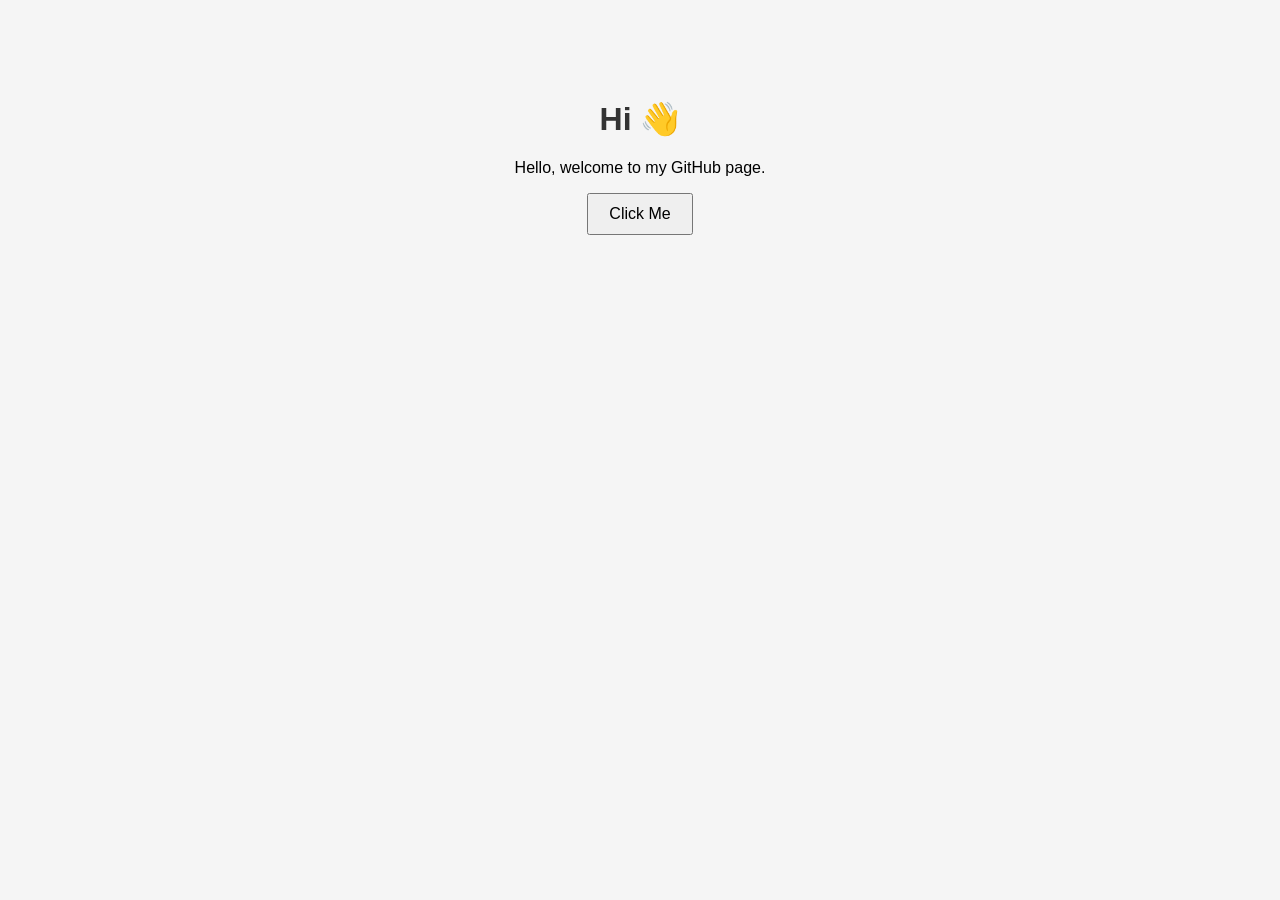
==== index.html @ bad034bd "test" ====
<!DOCTYPE html>
<html>
<head>
    <title>Hi Hello Page</title>
    <style>
        body {
            font-family: Arial, sans-serif;
            text-align: center;
            margin-top: 100px;
            background-color: #f5f5f5;
        }

        h1 {
            color: #333;
        }

        button {
            padding: 10px 20px;
            font-size: 16px;
            cursor: pointer;
        }
    </style>
</head>

<body>

<h1>Hi 👋</h1>
<p>Hello, welcome to my GitHub page.</p>

<button onclick="sayHello()">Click Me</button>

<script>
function sayHello() {
    alert("Hello from GitHub Pages!");
}
</script>

</body>
</html>
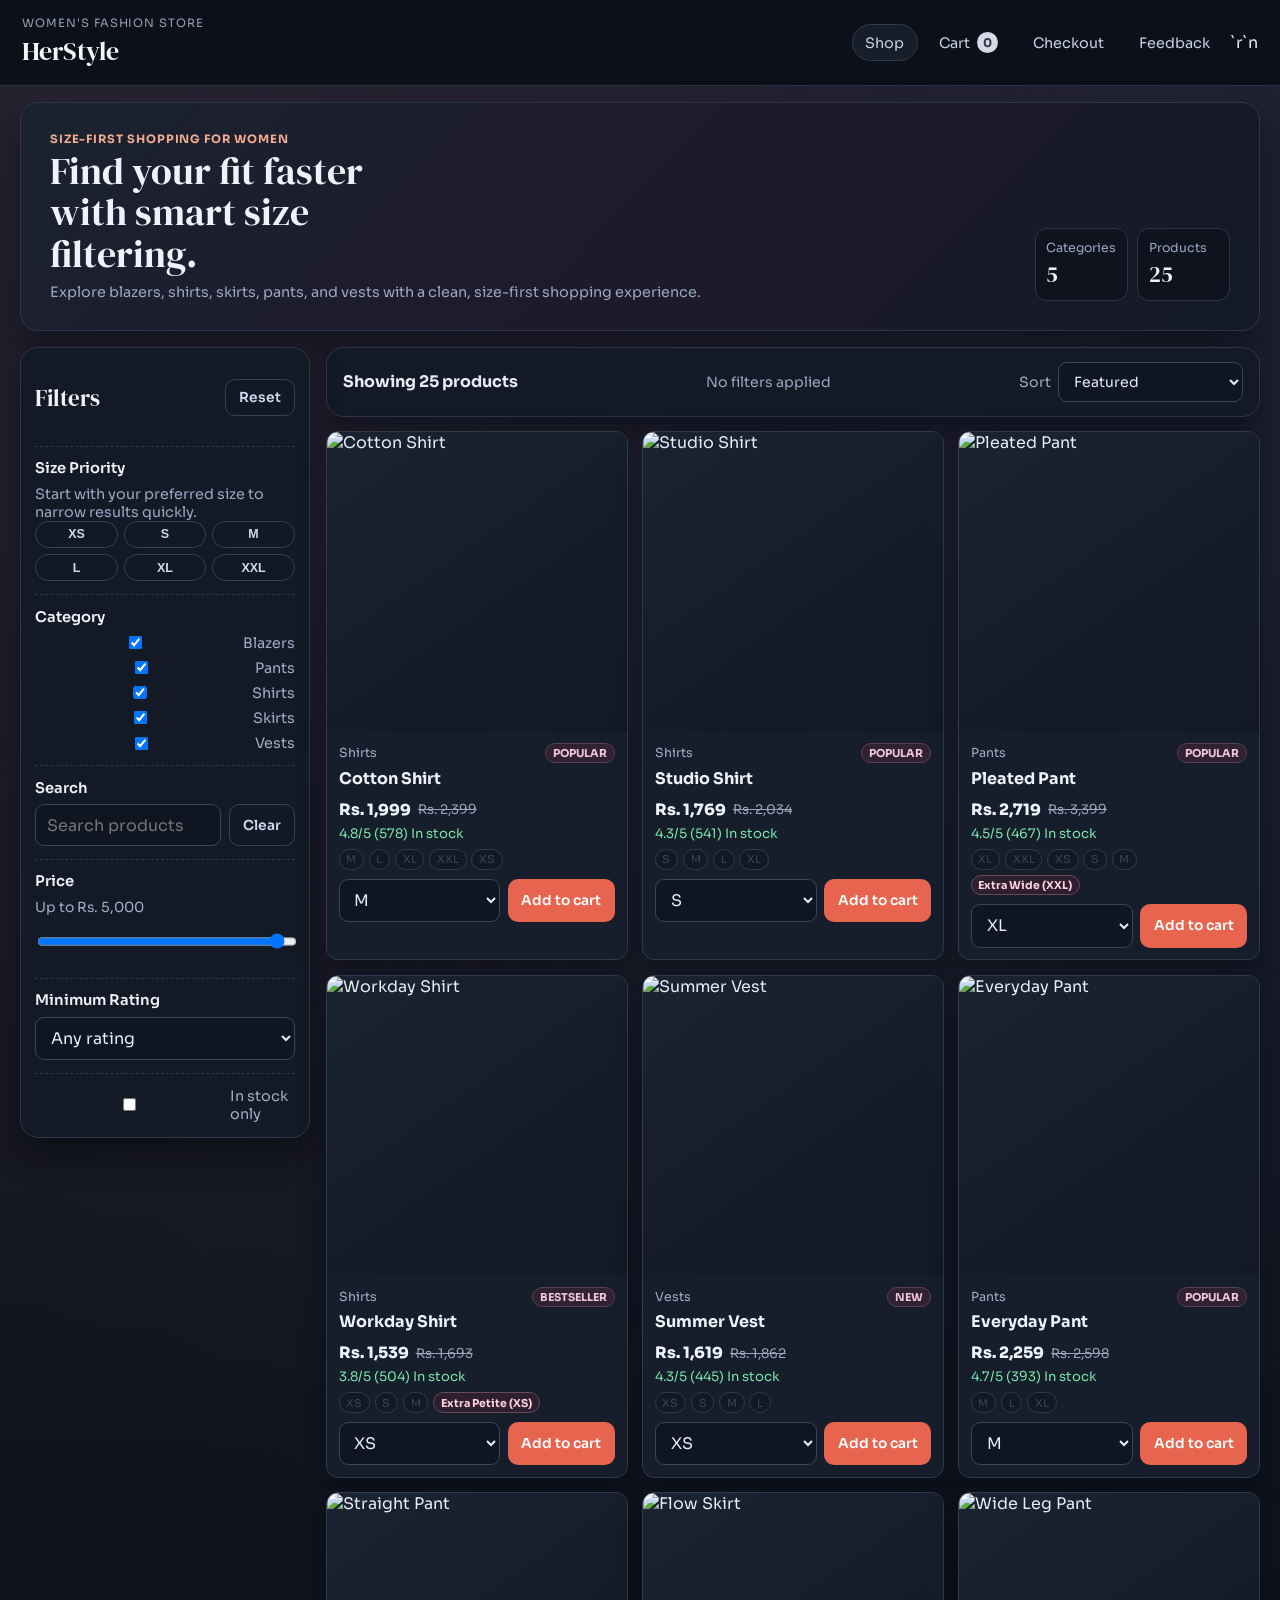
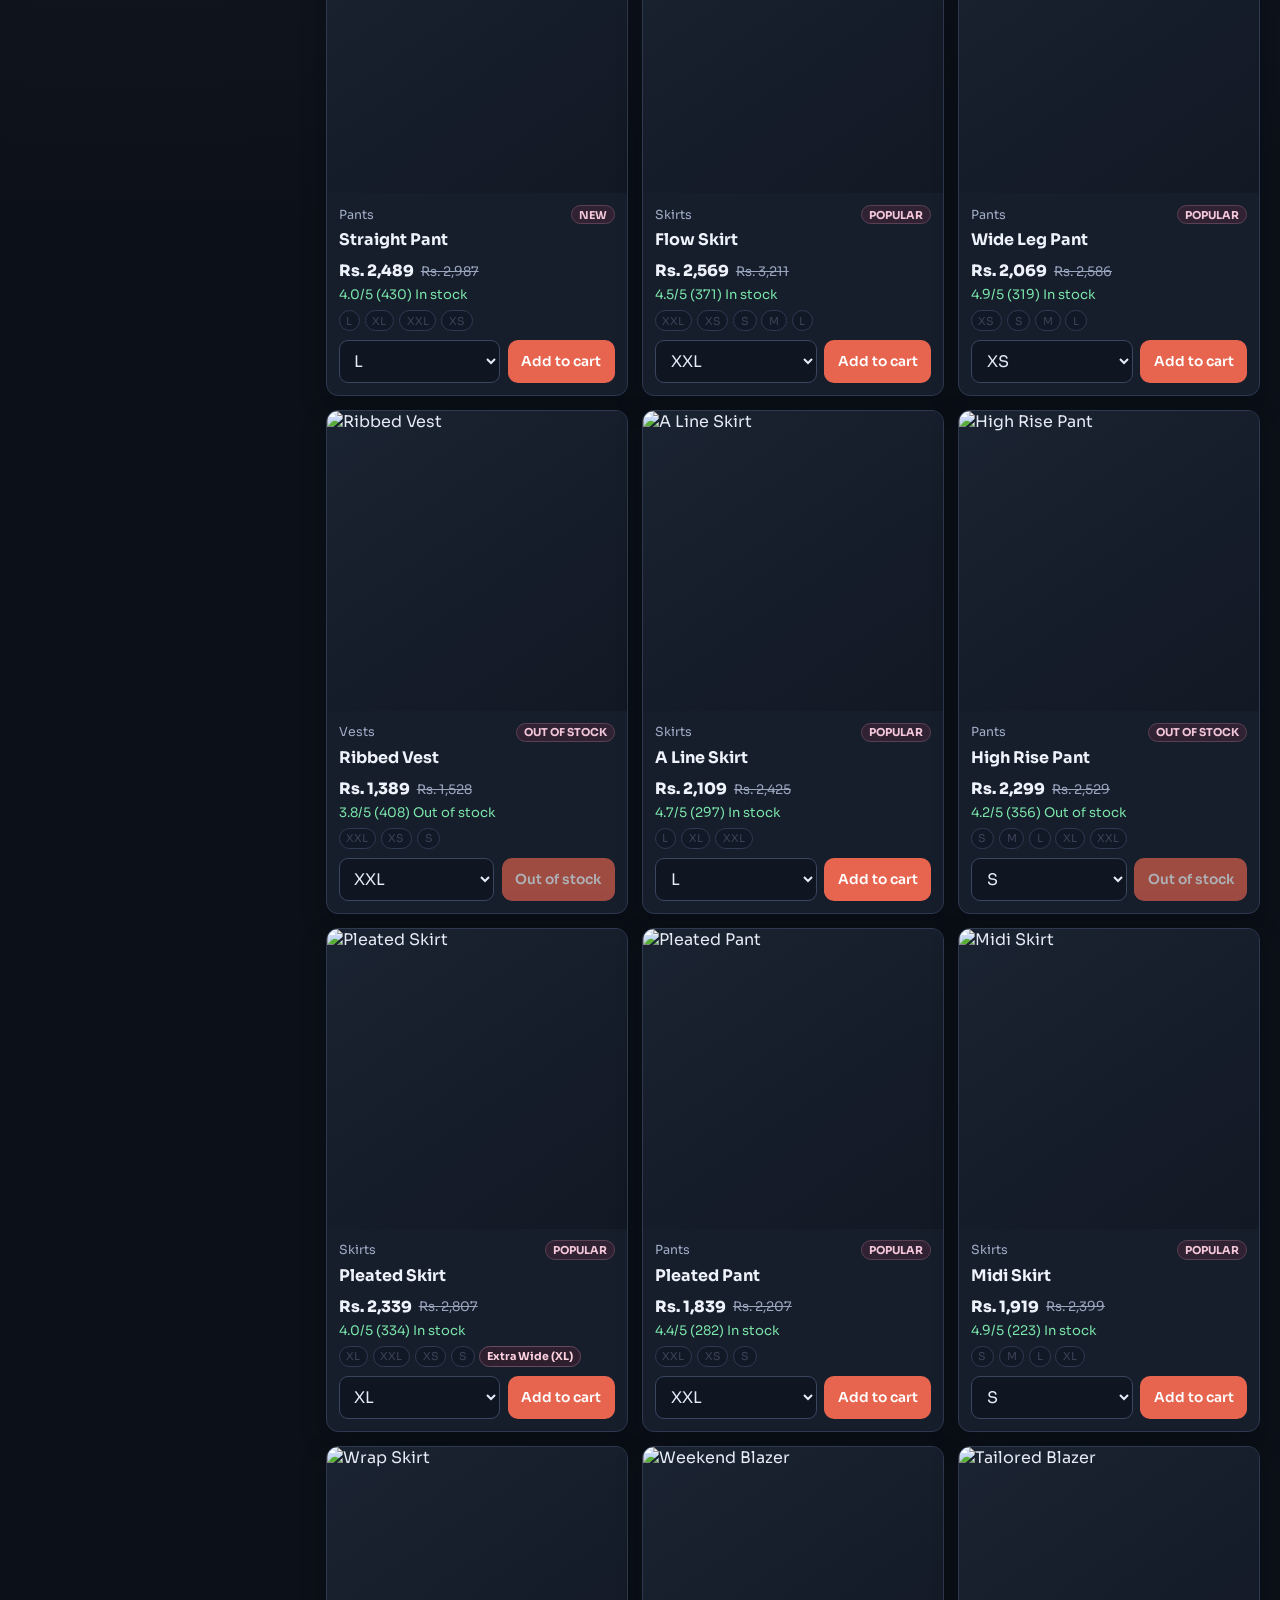
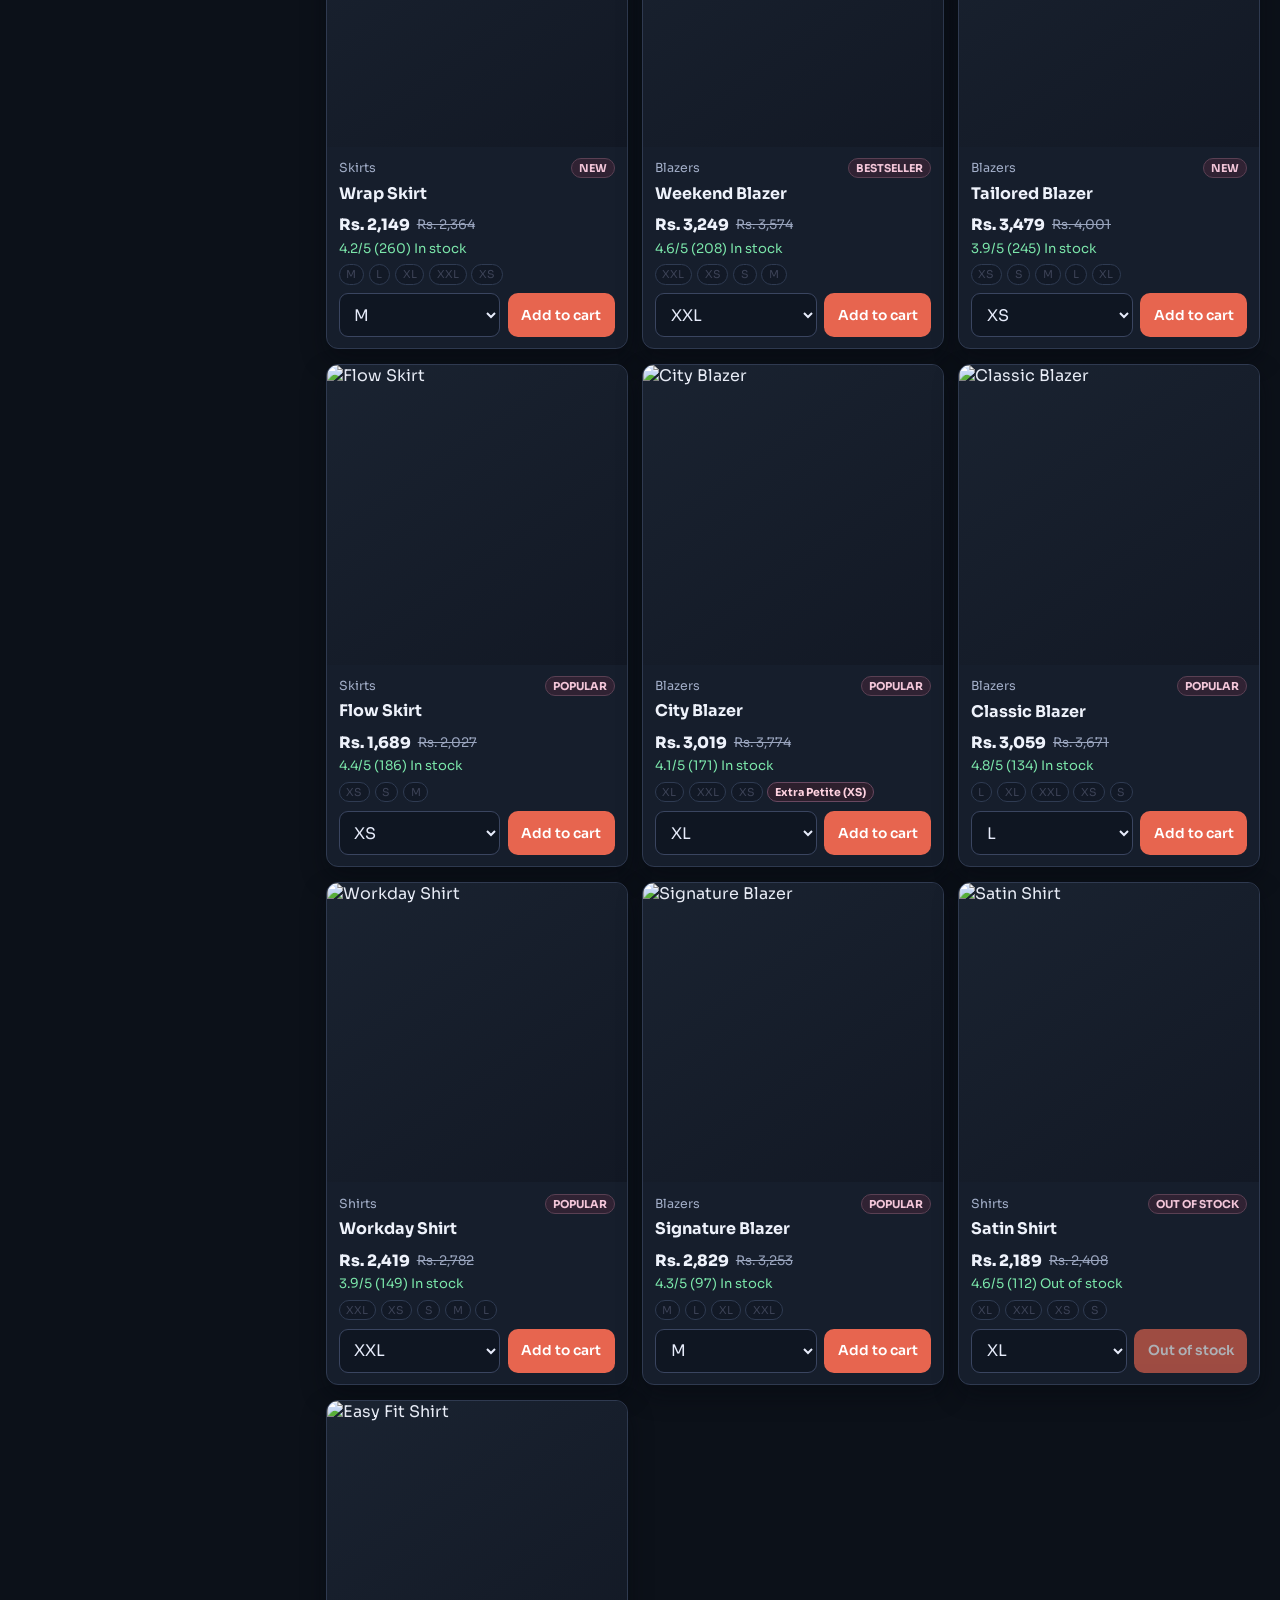
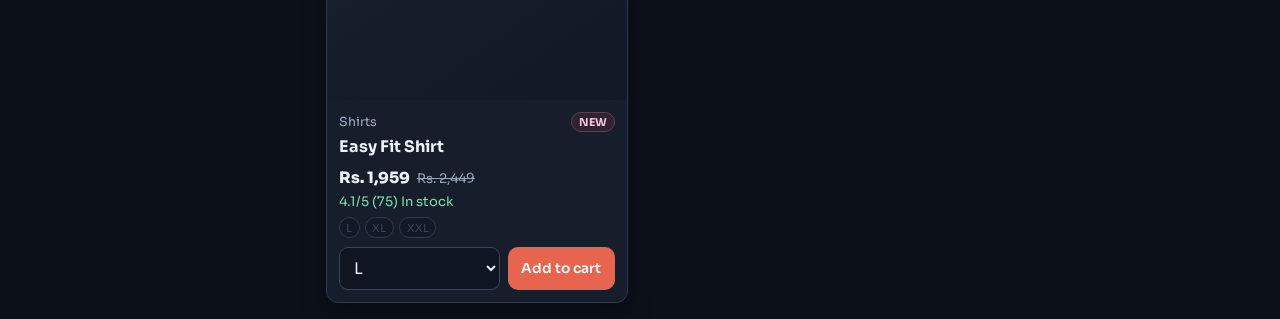
==== commit 13d20fa8: "Add files via upload" ====
--- a/index.html
+++ b/index.html
@@ -1,39 +1,151 @@
-<!DOCTYPE html>
-<html>
+﻿<!DOCTYPE html>
+<html lang="en">
 <head>
-    <title>Hi Hello Page</title>
-    <style>
-        body {
-            font-family: Arial, sans-serif;
-            text-align: center;
-            margin-top: 100px;
-            background-color: #f5f5f5;
-        }
+  <meta charset="UTF-8" />
+  <meta name="viewport" content="width=device-width, initial-scale=1.0" />
+  <title>HerStyle | Women Apparel Store</title>
+  <link rel="preconnect" href="https://fonts.googleapis.com" />
+  <link rel="preconnect" href="https://fonts.gstatic.com" crossorigin />
+  <link href="https://fonts.googleapis.com/css2?family=Sora:wght@400;500;600;700;800&family=DM+Serif+Display:ital@0;1&display=swap" rel="stylesheet" />
+  <link rel="stylesheet" href="styles.css" />
+</head>
+<body>
+  <header class="site-header">
+    <a class="brand" href="index.html">
+      <span class="brand-kicker">Women's Fashion Store</span>
+      <span class="brand-name">HerStyle</span>
+    </a>
 
-        h1 {
-            color: #333;
-        }
+    <nav class="main-nav">
+      <a class="nav-link active" href="index.html">Shop</a>
+      <a class="nav-link" href="cart.html">Cart <span class="cart-count" data-cart-count>0</span></a>
+      <a class="nav-link" href="checkout.html">Checkout</a>
+          <a class="nav-link" href="feedback.html">Feedback</a>`r`n    </nav>
+  </header>
 
-        button {
-            padding: 10px 20px;
-            font-size: 16px;
-            cursor: pointer;
-        }
-    </style>
-</head>
+  <main>
+    <section class="hero">
+      <div>
+        <p class="hero-tag">Size-first shopping for women</p>
+        <h1>Find your fit faster with smart size filtering.</h1>
+        <p class="hero-sub">Explore blazers, shirts, skirts, pants, and vests with a clean, size-first shopping experience.</p>
+      </div>
+      <div class="hero-stats">
+        <div>
+          <p>Categories</p>
+          <h2>5</h2>
+        </div>
+        <div>
+          <p>Products</p>
+          <h2 id="heroProductCount">0</h2>
+        </div>
+      </div>
+    </section>
 
-<body>
+    <section class="page-shell">
+      <aside class="panel filters-panel">
+        <div class="panel-head">
+          <h2>Filters</h2>
+          <button id="clearAll" class="ghost-btn" type="button">Reset</button>
+        </div>
 
-<h1>Hi 👋</h1>
-<p>Hello, welcome to my GitHub page.</p>
+        <div class="filter-block">
+          <h3>Size Priority</h3>
+          <p class="hint">Start with your preferred size to narrow results quickly.</p>
+          <div id="sizeFilters" class="chip-grid"></div>
+        </div>
 
-<button onclick="sayHello()">Click Me</button>
+        <div class="filter-block">
+          <h3>Category</h3>
+          <div id="categoryFilters" class="checkbox-list"></div>
+        </div>
 
-<script>
-function sayHello() {
-    alert("Hello from GitHub Pages!");
-}
-</script>
+        <div class="filter-block">
+          <h3>Search</h3>
+          <div class="search-wrap">
+            <input id="searchInput" type="search" placeholder="Search products" />
+            <button id="clearSearch" class="ghost-btn" type="button">Clear</button>
+          </div>
+        </div>
 
+        <div class="filter-block">
+          <h3>Price</h3>
+          <label class="range-label" for="priceRange">Up to <span id="priceValue"></span></label>
+          <input id="priceRange" type="range" min="500" max="5000" step="100" value="5000" />
+        </div>
+
+        <div class="filter-block">
+          <h3>Minimum Rating</h3>
+          <select id="ratingFilter">
+            <option value="0">Any rating</option>
+            <option value="4.5">4.5+</option>
+            <option value="4">4.0+</option>
+            <option value="3.5">3.5+</option>
+            <option value="3">3.0+</option>
+          </select>
+        </div>
+
+        <div class="filter-block">
+          <label class="inline-check">
+            <input id="inStockOnly" type="checkbox" />
+            <span>In stock only</span>
+          </label>
+        </div>
+      </aside>
+
+      <section class="results-panel">
+        <div class="panel controls-bar">
+          <p id="resultCount" class="result-count"></p>
+          <p id="activeFilterCount" class="active-filter-count"></p>
+          <label class="sort-row" for="sortBy">
+            Sort
+            <select id="sortBy">
+              <option value="featured">Featured</option>
+              <option value="priceAsc">Price: Low to High</option>
+              <option value="priceDesc">Price: High to Low</option>
+              <option value="ratingDesc">Rating</option>
+              <option value="newest">Newest</option>
+            </select>
+          </label>
+        </div>
+
+        <div id="productGrid" class="product-grid"></div>
+      </section>
+    </section>
+  </main>
+
+  <div id="toast" class="toast" hidden></div>
+
+  <template id="productCardTemplate">
+    <article class="product-card reveal">
+      <a class="image-link" data-detail-link>
+        <img alt="" loading="lazy" />
+      </a>
+      <div class="card-body">
+        <p class="meta-row">
+          <span class="category"></span>
+          <span class="badge"></span>
+        </p>
+        <a class="product-title" data-detail-link></a>
+        <p class="price-row">
+          <span class="price"></span>
+          <span class="old-price"></span>
+        </p>
+        <p class="rating"></p>
+        <div class="sizes"></div>
+        <div class="card-controls">
+          <select class="quick-size" aria-label="Quick size"></select>
+          <button type="button" class="primary-btn add-btn">Add to cart</button>
+        </div>
+      </div>
+    </article>
+  </template>
+
+  <script src="store-data.js"></script>
+  <script src="store-cart.js"></script>
+  <script src="app.js"></script>
 </body>
-</html>
+</html>
+
+
+
--- a/styles.css
+++ b/styles.css
@@ -0,0 +1,1246 @@
+﻿:root {
+  --bg: #f8f4ee;
+  --surface: #fffdf8;
+  --surface-strong: #fff;
+  --ink: #1f2130;
+  --muted: #656a7e;
+  --line: #eadfcc;
+  --accent: #b13b2f;
+  --accent-dark: #8f2f24;
+  --accent-soft: #fde6e2;
+  --success: #1f7a4e;
+  --shadow: 0 12px 32px rgba(54, 42, 27, 0.1);
+  --radius-lg: 18px;
+  --radius-md: 12px;
+  --radius-sm: 9px;
+}
+
+* {
+  box-sizing: border-box;
+}
+
+html {
+  scroll-behavior: smooth;
+}
+
+body {
+  margin: 0;
+  min-height: 100vh;
+  font-family: "Sora", "Segoe UI", sans-serif;
+  color: var(--ink);
+  background:
+    radial-gradient(circle at 10% -5%, #ffe8db 0, transparent 38%),
+    radial-gradient(circle at 98% 0, #f0eddc 0, transparent 34%),
+    var(--bg);
+}
+
+h1,
+h2,
+h3,
+h4,
+.brand-name {
+  font-family: "DM Serif Display", Georgia, serif;
+  font-weight: 400;
+}
+
+a {
+  color: inherit;
+  text-decoration: none;
+}
+
+img {
+  max-width: 100%;
+  display: block;
+}
+
+button,
+select,
+input,
+a {
+  transition: all 0.2s ease;
+}
+
+.site-header {
+  position: sticky;
+  top: 0;
+  z-index: 40;
+  display: flex;
+  justify-content: space-between;
+  align-items: center;
+  gap: 1rem;
+  padding: 1rem 1.4rem;
+  background: rgba(255, 253, 247, 0.93);
+  backdrop-filter: blur(10px);
+  border-bottom: 1px solid var(--line);
+}
+
+.brand {
+  display: flex;
+  flex-direction: column;
+  gap: 0.2rem;
+}
+
+.brand-kicker {
+  font-size: 0.72rem;
+  text-transform: uppercase;
+  letter-spacing: 0.08em;
+  color: var(--muted);
+}
+
+.brand-name {
+  font-size: clamp(1.45rem, 2vw, 1.85rem);
+  color: #181b27;
+}
+
+.main-nav {
+  display: flex;
+  align-items: center;
+  gap: 0.45rem;
+}
+
+.nav-link {
+  display: inline-flex;
+  align-items: center;
+  gap: 0.45rem;
+  padding: 0.55rem 0.8rem;
+  border-radius: 999px;
+  color: #353a4a;
+  font-size: 0.9rem;
+  border: 1px solid transparent;
+}
+
+.nav-link:hover {
+  background: #fff;
+  border-color: var(--line);
+}
+
+.nav-link.active {
+  background: #fff;
+  border-color: var(--line);
+}
+
+.cart-count {
+  display: inline-grid;
+  place-items: center;
+  min-width: 1.3rem;
+  height: 1.3rem;
+  padding: 0 0.3rem;
+  border-radius: 999px;
+  background: #d6dae8;
+  color: #2f3648;
+  font-size: 0.75rem;
+  font-weight: 700;
+}
+
+.cart-count.has-items {
+  background: var(--accent);
+  color: #fff;
+}
+
+main {
+  padding: 1rem;
+}
+
+.hero {
+  max-width: 1240px;
+  margin: 0 auto 1rem;
+  background: linear-gradient(125deg, #fff7ef 0%, #ffefeb 52%, #f4f2e8 100%);
+  border: 1px solid var(--line);
+  border-radius: var(--radius-lg);
+  box-shadow: var(--shadow);
+  padding: clamp(1rem, 2.4vw, 1.8rem);
+  display: flex;
+  justify-content: space-between;
+  align-items: end;
+  gap: 1rem;
+  overflow: hidden;
+}
+
+.hero h1 {
+  margin: 0.25rem 0 0.55rem;
+  font-size: clamp(1.5rem, 3.3vw, 2.4rem);
+  line-height: 1.08;
+  max-width: 20ch;
+}
+
+.hero-sub,
+.hint {
+  margin: 0;
+  color: var(--muted);
+  font-size: 0.9rem;
+}
+
+.hero-tag {
+  margin: 0;
+  text-transform: uppercase;
+  letter-spacing: 0.08em;
+  font-size: 0.72rem;
+  color: var(--accent);
+  font-weight: 700;
+}
+
+.hero-stats {
+  display: grid;
+  grid-template-columns: repeat(2, minmax(90px, 1fr));
+  gap: 0.6rem;
+}
+
+.hero-stats div {
+  background: rgba(255, 255, 255, 0.78);
+  border: 1px solid #f0d8d2;
+  border-radius: var(--radius-md);
+  padding: 0.65rem;
+}
+
+.hero-stats p {
+  margin: 0;
+  color: var(--muted);
+  font-size: 0.78rem;
+}
+
+.hero-stats h2 {
+  margin: 0.2rem 0 0;
+  font-size: 1.4rem;
+}
+
+.page-shell {
+  max-width: 1240px;
+  margin: 0 auto;
+  display: grid;
+  grid-template-columns: 290px 1fr;
+  gap: 1rem;
+}
+
+.panel {
+  background: var(--surface);
+  border: 1px solid var(--line);
+  border-radius: var(--radius-lg);
+  box-shadow: var(--shadow);
+}
+
+.filters-panel {
+  align-self: start;
+  position: sticky;
+  top: 5.3rem;
+  padding: 0.9rem;
+}
+
+.panel-head {
+  display: flex;
+  justify-content: space-between;
+  align-items: center;
+  gap: 0.8rem;
+}
+
+.panel-head h2 {
+  font-size: 1.45rem;
+}
+
+.filter-block {
+  margin-top: 0.8rem;
+  padding-top: 0.8rem;
+  border-top: 1px dashed #eadfca;
+}
+
+.filter-block h3 {
+  margin: 0 0 0.45rem;
+  font-family: "Sora", sans-serif;
+  font-weight: 600;
+  font-size: 0.92rem;
+}
+
+.chip-grid {
+  display: grid;
+  grid-template-columns: repeat(3, minmax(0, 1fr));
+  gap: 0.4rem;
+}
+
+.chip {
+  border-radius: 999px;
+  border: 1px solid var(--line);
+  background: #fff;
+  color: #333a4b;
+  padding: 0.35rem 0.35rem;
+  font-weight: 600;
+  font-size: 0.78rem;
+  cursor: pointer;
+}
+
+.chip:hover {
+  border-color: #d6c19d;
+}
+
+.chip.active {
+  background: var(--accent-soft);
+  border-color: var(--accent);
+  color: #6d1d15;
+}
+
+.checkbox-list {
+  display: grid;
+  gap: 0.38rem;
+}
+
+.checkbox-list label,
+.inline-check {
+  display: flex;
+  align-items: center;
+  gap: 0.45rem;
+  color: #3c4254;
+  font-size: 0.9rem;
+}
+
+.search-wrap {
+  display: flex;
+  gap: 0.5rem;
+}
+
+.search-wrap input {
+  flex: 1;
+  min-width: 0;
+}
+
+input,
+select,
+textarea {
+  width: 100%;
+  border: 1px solid #dcccb0;
+  border-radius: var(--radius-sm);
+  padding: 0.58rem 0.68rem;
+  font: inherit;
+  color: inherit;
+  background: #fff;
+}
+
+input:focus,
+select:focus,
+textarea:focus {
+  outline: 2px solid #f6d1c8;
+  border-color: var(--accent);
+}
+
+.range-label {
+  display: block;
+  margin-bottom: 0.35rem;
+  font-size: 0.87rem;
+  color: #40475a;
+}
+
+.results-panel {
+  min-width: 0;
+}
+
+.controls-bar {
+  display: flex;
+  flex-wrap: wrap;
+  align-items: center;
+  gap: 0.8rem;
+  justify-content: space-between;
+  padding: 0.85rem 1rem;
+  margin-bottom: 0.9rem;
+}
+
+.result-count {
+  margin: 0;
+  font-weight: 700;
+}
+
+.active-filter-count {
+  margin: 0;
+  color: var(--muted);
+  font-size: 0.88rem;
+}
+
+.sort-row {
+  display: inline-flex;
+  align-items: center;
+  gap: 0.45rem;
+  font-size: 0.88rem;
+  color: #3e4558;
+}
+
+.sort-row select {
+  min-width: 185px;
+}
+
+.product-grid {
+  display: grid;
+  grid-template-columns: repeat(auto-fill, minmax(230px, 1fr));
+  gap: 0.9rem;
+}
+
+.product-card {
+  background: var(--surface-strong);
+  border: 1px solid #ebdbc3;
+  border-radius: var(--radius-md);
+  overflow: hidden;
+  display: flex;
+  flex-direction: column;
+  box-shadow: 0 8px 24px rgba(56, 43, 26, 0.08);
+  transform: translateY(0);
+}
+
+.product-card:hover {
+  transform: translateY(-4px);
+  box-shadow: 0 18px 30px rgba(56, 43, 26, 0.14);
+}
+
+.image-link {
+  background: linear-gradient(145deg, #f2eee4, #ebe5d6);
+}
+
+.product-card img {
+  width: 100%;
+  aspect-ratio: 1 / 1;
+  object-fit: cover;
+}
+
+.card-body {
+  padding: 0.72rem;
+}
+
+.meta-row {
+  margin: 0;
+  display: flex;
+  justify-content: space-between;
+  align-items: center;
+  gap: 0.4rem;
+  color: #5f6475;
+  font-size: 0.78rem;
+  text-transform: capitalize;
+}
+
+.badge {
+  border: 1px solid #f4cebf;
+  background: #fff4ed;
+  color: #8a2e23;
+  border-radius: 999px;
+  padding: 0.12rem 0.45rem;
+  font-size: 0.68rem;
+  font-weight: 700;
+  text-transform: uppercase;
+}
+
+.product-title {
+  display: inline-block;
+  margin: 0.35rem 0;
+  color: #181c28;
+  font-weight: 700;
+  line-height: 1.3;
+}
+
+.product-title:hover {
+  color: var(--accent);
+}
+
+.price-row,
+.rating {
+  margin: 0.3rem 0;
+  display: flex;
+  align-items: center;
+  gap: 0.45rem;
+}
+
+.price {
+  font-weight: 800;
+  font-size: 0.98rem;
+}
+
+.old-price {
+  color: #7d8498;
+  text-decoration: line-through;
+  font-size: 0.82rem;
+}
+
+.rating {
+  font-size: 0.82rem;
+  color: var(--success);
+}
+
+.sizes {
+  display: flex;
+  flex-wrap: wrap;
+  gap: 0.3rem;
+  margin: 0.45rem 0 0.55rem;
+}
+
+.size-tag {
+  border: 1px solid #e4d3ba;
+  border-radius: 999px;
+  font-size: 0.68rem;
+  padding: 0.15rem 0.42rem;
+  color: #3d4357;
+}
+
+.special-size-tag {
+  background: #fff0e8;
+  border-color: #f2bea8;
+  color: #8f2b1d;
+  font-weight: 700;
+}
+
+.card-controls {
+  display: grid;
+  grid-template-columns: 1fr auto;
+  gap: 0.45rem;
+}
+
+.quick-size {
+  min-width: 68px;
+}
+
+.primary-btn,
+.ghost-btn,
+.secondary-btn,
+.link-btn,
+.qty-btn,
+.remove-btn {
+  border-radius: 10px;
+  border: 1px solid transparent;
+  font: 600 0.86rem "Sora", sans-serif;
+  cursor: pointer;
+  padding: 0.55rem 0.8rem;
+}
+
+.primary-btn {
+  background: var(--accent);
+  color: #fff;
+}
+
+.primary-btn:hover {
+  background: var(--accent-dark);
+}
+
+.primary-btn:disabled {
+  cursor: not-allowed;
+  opacity: 0.65;
+}
+
+.secondary-btn {
+  background: #fff;
+  color: #2d3242;
+  border-color: var(--line);
+}
+
+.secondary-btn:hover,
+.ghost-btn:hover {
+  border-color: #d9c6a6;
+  background: #fff;
+}
+
+.ghost-btn {
+  background: transparent;
+  color: #3e4456;
+  border-color: #e2d4bc;
+}
+
+.link-btn {
+  background: transparent;
+  border: 0;
+  padding: 0;
+  color: var(--accent);
+  text-decoration: underline;
+  text-underline-offset: 2px;
+}
+
+.empty-state {
+  padding: 2rem 1rem;
+  text-align: center;
+  border: 1px dashed #dbc8a8;
+  border-radius: var(--radius-lg);
+  background: rgba(255, 253, 248, 0.9);
+}
+
+.empty-state h3 {
+  margin-top: 0;
+  margin-bottom: 0.4rem;
+}
+
+.toast {
+  position: fixed;
+  right: 1rem;
+  bottom: 1rem;
+  padding: 0.7rem 0.9rem;
+  border-radius: 11px;
+  background: #1d2230;
+  color: #fff;
+  border: 1px solid #323a50;
+  box-shadow: 0 14px 28px rgba(17, 22, 34, 0.28);
+  z-index: 99;
+}
+
+.container {
+  max-width: 1160px;
+  margin: 0 auto;
+  padding: 0.5rem 0;
+}
+
+.breadcrumb {
+  margin: 0 0 0.8rem;
+  font-size: 0.82rem;
+  color: #62697d;
+}
+
+.detail-layout {
+  display: grid;
+  grid-template-columns: 1fr 1.05fr;
+  gap: 1rem;
+}
+
+.gallery-card,
+.info-card,
+.summary-card,
+.form-card,
+.success-card,
+.cart-items-card,
+.order-items-card {
+  background: var(--surface);
+  border: 1px solid var(--line);
+  border-radius: var(--radius-lg);
+  box-shadow: var(--shadow);
+}
+
+.gallery-card {
+  overflow: hidden;
+}
+
+.gallery-card img {
+  width: 100%;
+  aspect-ratio: 1 / 1;
+  object-fit: cover;
+  background: #efe7d6;
+}
+
+.info-card {
+  padding: 1rem;
+}
+
+.detail-meta {
+  margin: 0;
+  display: flex;
+  gap: 0.6rem;
+  align-items: center;
+  color: #646a7e;
+  font-size: 0.84rem;
+  text-transform: capitalize;
+}
+
+.detail-title {
+  margin: 0.35rem 0;
+  font-size: clamp(1.65rem, 2.8vw, 2.2rem);
+  line-height: 1.1;
+}
+
+.detail-price-row {
+  margin: 0.45rem 0;
+  display: flex;
+  align-items: center;
+  gap: 0.5rem;
+}
+
+.detail-price {
+  font-size: 1.35rem;
+  font-weight: 800;
+}
+
+.detail-rating {
+  margin: 0;
+  color: var(--success);
+  font-size: 0.9rem;
+}
+
+.detail-description {
+  color: #4f5568;
+  line-height: 1.6;
+  margin: 0.8rem 0;
+}
+
+.spec-grid {
+  display: grid;
+  grid-template-columns: repeat(2, minmax(0, 1fr));
+  gap: 0.6rem;
+  margin: 0.7rem 0;
+}
+
+.spec-item {
+  border: 1px solid #e6d8be;
+  border-radius: 10px;
+  padding: 0.55rem;
+  background: #fff;
+}
+
+.spec-item p {
+  margin: 0;
+}
+
+.spec-item p:first-child {
+  color: #72788b;
+  font-size: 0.78rem;
+}
+
+.spec-item p:last-child {
+  margin-top: 0.18rem;
+  font-weight: 600;
+}
+
+.size-picker {
+  margin-top: 0.75rem;
+}
+
+.size-button-grid {
+  display: flex;
+  flex-wrap: wrap;
+  gap: 0.38rem;
+}
+
+.size-btn {
+  min-width: 48px;
+  padding: 0.4rem 0.55rem;
+  border: 1px solid #d9c6a8;
+  background: #fff;
+  border-radius: 999px;
+  cursor: pointer;
+  font: 600 0.82rem "Sora", sans-serif;
+}
+
+.size-btn.active {
+  border-color: var(--accent);
+  background: var(--accent-soft);
+  color: #7a2118;
+}
+
+.qty-row {
+  display: flex;
+  align-items: center;
+  gap: 0.55rem;
+  margin-top: 0.8rem;
+}
+
+.qty-stepper {
+  display: inline-flex;
+  align-items: center;
+  border: 1px solid #dfccb0;
+  border-radius: 999px;
+  overflow: hidden;
+}
+
+.qty-btn {
+  border: 0;
+  border-right: 1px solid #e6d8bf;
+  border-radius: 0;
+  min-width: 34px;
+  background: #fff;
+  padding: 0.4rem;
+}
+
+.qty-btn:last-child {
+  border-right: 0;
+  border-left: 1px solid #e6d8bf;
+}
+
+.qty-value {
+  width: 42px;
+  text-align: center;
+  border: 0;
+  padding: 0.4rem 0.2rem;
+}
+
+.detail-actions {
+  margin-top: 1rem;
+  display: flex;
+  flex-wrap: wrap;
+  gap: 0.55rem;
+}
+
+.delivery-note {
+  margin-top: 0.9rem;
+  color: #4d5467;
+  font-size: 0.85rem;
+}
+
+.section-title {
+  margin: 1.1rem 0 0.65rem;
+  font-size: 1.55rem;
+}
+
+.related-grid {
+  display: grid;
+  grid-template-columns: repeat(auto-fill, minmax(210px, 1fr));
+  gap: 0.8rem;
+}
+
+.cart-layout,
+.checkout-layout {
+  display: grid;
+  grid-template-columns: 1.4fr 1fr;
+  gap: 1rem;
+}
+
+.cart-items-card,
+.order-items-card,
+.form-card,
+.summary-card,
+.success-card {
+  padding: 1rem;
+}
+
+.cart-list,
+.order-list {
+  display: grid;
+  gap: 0.72rem;
+}
+
+.cart-item {
+  display: grid;
+  grid-template-columns: 95px 1fr;
+  gap: 0.8rem;
+  border: 1px solid #ebdec8;
+  border-radius: 12px;
+  padding: 0.55rem;
+  background: #fff;
+}
+
+.cart-item img {
+  width: 100%;
+  border-radius: 9px;
+  aspect-ratio: 1 / 1;
+  object-fit: cover;
+  background: #efe4d0;
+}
+
+.cart-item h3 {
+  margin: 0;
+  font-family: "Sora", sans-serif;
+  font-size: 0.95rem;
+}
+
+.cart-item p {
+  margin: 0.24rem 0;
+  color: #5d6578;
+  font-size: 0.82rem;
+}
+
+.cart-item .price {
+  color: #1f2230;
+  font-weight: 700;
+}
+
+.cart-row {
+  display: flex;
+  flex-wrap: wrap;
+  align-items: center;
+  gap: 0.5rem;
+  margin-top: 0.5rem;
+}
+
+.remove-btn {
+  background: transparent;
+  color: #9e2f22;
+  border-color: #f3cbc1;
+}
+
+.remove-btn:hover {
+  background: #fff5f3;
+}
+
+.summary-lines {
+  display: grid;
+  gap: 0.45rem;
+  margin-top: 0.4rem;
+}
+
+.summary-line,
+.summary-total {
+  display: flex;
+  justify-content: space-between;
+  align-items: center;
+  gap: 0.6rem;
+  color: #3f4659;
+}
+
+.summary-total {
+  margin-top: 0.5rem;
+  padding-top: 0.55rem;
+  border-top: 1px dashed #dccbac;
+  font-weight: 800;
+  color: #1f2230;
+}
+
+.checkout-link {
+  width: 100%;
+  text-align: center;
+  margin-top: 0.8rem;
+}
+
+.form-grid {
+  display: grid;
+  gap: 0.7rem;
+  grid-template-columns: repeat(2, minmax(0, 1fr));
+}
+
+.form-grid .full {
+  grid-column: 1 / -1;
+}
+
+.field {
+  display: grid;
+  gap: 0.28rem;
+}
+
+.field label {
+  font-size: 0.82rem;
+  color: #575f73;
+}
+
+.payment-options {
+  display: grid;
+  gap: 0.44rem;
+  margin-top: 0.5rem;
+}
+
+.payment-options label {
+  display: flex;
+  align-items: center;
+  gap: 0.48rem;
+  border: 1px solid #e5d8c1;
+  border-radius: 10px;
+  padding: 0.45rem;
+  background: #fff;
+}
+
+.payment-options input {
+  width: auto;
+}
+
+.muted {
+  color: #687083;
+  font-size: 0.85rem;
+}
+
+.success-card {
+  border-color: #bfdfc8;
+  background: #f4fff8;
+}
+
+.success-card h3 {
+  margin-top: 0;
+  margin-bottom: 0.4rem;
+}
+
+.success-card p {
+  margin: 0.2rem 0;
+}
+
+.reveal {
+  animation: liftIn 0.32s ease both;
+}
+
+@keyframes liftIn {
+  from {
+    opacity: 0;
+    transform: translateY(10px);
+  }
+
+  to {
+    opacity: 1;
+    transform: translateY(0);
+  }
+}
+
+@media (max-width: 1080px) {
+  .page-shell {
+    grid-template-columns: 1fr;
+  }
+
+  .filters-panel {
+    position: static;
+  }
+
+  .detail-layout,
+  .cart-layout,
+  .checkout-layout {
+    grid-template-columns: 1fr;
+  }
+}
+
+@media (max-width: 760px) {
+  .site-header {
+    flex-direction: column;
+    align-items: stretch;
+  }
+
+  .main-nav {
+    overflow-x: auto;
+    padding-bottom: 0.2rem;
+  }
+
+  .hero {
+    flex-direction: column;
+    align-items: flex-start;
+  }
+
+  .hero-stats {
+    width: 100%;
+  }
+
+  .product-grid,
+  .related-grid {
+    grid-template-columns: repeat(auto-fill, minmax(170px, 1fr));
+  }
+
+  .card-controls {
+    grid-template-columns: 1fr;
+  }
+
+  .spec-grid,
+  .form-grid {
+    grid-template-columns: 1fr;
+  }
+
+  .cart-item {
+    grid-template-columns: 1fr;
+  }
+}
+
+/* Dark theme overrides */
+body {
+  color: #e7ebf5;
+  background:
+    radial-gradient(circle at 10% -5%, #2b2433 0, transparent 38%),
+    radial-gradient(circle at 98% 0, #182033 0, transparent 34%),
+    #0c1119;
+}
+
+.site-header {
+  background: rgba(11, 15, 24, 0.9);
+  border-bottom-color: #29344a;
+}
+
+.brand-kicker {
+  color: #95a0b8;
+}
+
+.brand-name {
+  color: #f1f4fb;
+}
+
+.nav-link {
+  color: #c9d2e5;
+}
+
+.nav-link:hover,
+.nav-link.active {
+  background: #171e2a;
+  border-color: #2f3a4f;
+}
+
+main {
+  color: #e7ebf5;
+}
+
+.hero {
+  background: linear-gradient(135deg, #1a2230 0%, #1f1a2b 52%, #131a26 100%);
+  border-color: #2d374b;
+  box-shadow: 0 20px 38px rgba(3, 6, 12, 0.45);
+}
+
+.hero-tag {
+  color: #f3ac8f;
+}
+
+.hero-sub,
+.hint,
+.hero-stats p,
+.active-filter-count,
+.muted,
+.field label,
+.breadcrumb {
+  color: #9ba8c4;
+}
+
+.hero-stats div {
+  background: rgba(12, 17, 26, 0.75);
+  border-color: #2b364c;
+}
+
+.panel,
+.gallery-card,
+.info-card,
+.summary-card,
+.form-card,
+.success-card,
+.cart-items-card,
+.order-items-card,
+.empty-state {
+  background: #131a26;
+  border-color: #2c374d;
+  box-shadow: 0 16px 30px rgba(2, 5, 12, 0.45);
+}
+
+.filter-block {
+  border-top-color: #2c374d;
+}
+
+input,
+select,
+textarea,
+.quick-size,
+.qty-value {
+  background: #0f1622;
+  border-color: #3a4560;
+  color: #e7ecfb;
+}
+
+input:focus,
+select:focus,
+textarea:focus {
+  border-color: #ff8f77;
+  outline-color: rgba(255, 143, 119, 0.18);
+}
+
+.ghost-btn,
+.secondary-btn,
+.remove-btn,
+.size-btn,
+.chip,
+.qty-btn {
+  background: #111826;
+  border-color: #35425b;
+  color: #d0d9ec;
+}
+
+.ghost-btn:hover,
+.secondary-btn:hover,
+.remove-btn:hover,
+.size-btn:hover,
+.chip:hover,
+.qty-btn:hover {
+  border-color: #526384;
+  background: #182234;
+}
+
+.primary-btn {
+  background: #e7654f;
+}
+
+.primary-btn:hover {
+  background: #f07762;
+}
+
+.chip.active,
+.size-btn.active {
+  background: rgba(231, 101, 79, 0.2);
+  border-color: #f08b79;
+  color: #ffd8d0;
+}
+
+.product-card,
+.cart-item {
+  background: #161e2c;
+  border-color: #2f3a50;
+  box-shadow: 0 10px 24px rgba(4, 7, 15, 0.42);
+}
+
+.product-card.is-clickable {
+  cursor: pointer;
+}
+
+.product-card:hover {
+  box-shadow: 0 20px 30px rgba(3, 6, 14, 0.5);
+}
+
+.image-link {
+  background: linear-gradient(145deg, #1a2331, #121824);
+}
+
+.meta-row,
+.checkbox-list label,
+.inline-check,
+.sort-row,
+.range-label,
+.detail-meta,
+.spec-item p:first-child,
+.cart-item p,
+.summary-line,
+.summary-total,
+.payment-options label {
+  color: #a2aec8;
+}
+
+.product-title,
+.detail-title,
+.price,
+.detail-price,
+.cart-item .price,
+.summary-total,
+.hero h1,
+.section-title,
+.panel-head h2,
+h2,
+h3 {
+  color: #eef2fb;
+}
+
+.badge {
+  border-color: #5a4053;
+  background: #302233;
+  color: #f2c5d8;
+}
+
+.rating,
+.detail-rating {
+  color: #7be6aa;
+}
+
+.old-price {
+  color: #9aa5be;
+}
+
+.size-tag,
+.spec-item,
+.payment-options label {
+  background: #121926;
+  border-color: #2f3b52;
+}
+
+.special-size-tag {
+  background: #2d1f2d;
+  border-color: #694860;
+  color: #ffd2e0;
+}
+
+.detail-description,
+.delivery-note {
+  color: #b5bfd6;
+}
+
+.qty-stepper {
+  border-color: #33425d;
+}
+
+.qty-btn {
+  border-right-color: #33425d;
+}
+
+.qty-btn:last-child {
+  border-left-color: #33425d;
+}
+
+.remove-btn {
+  color: #f3a8a0;
+  border-color: #65434f;
+}
+
+.remove-btn:hover {
+  background: #2a1f29;
+}
+
+.success-card {
+  background: #0f231a;
+  border-color: #2f6950;
+}
+
+.toast {
+  border-color: #39435d;
+}
+
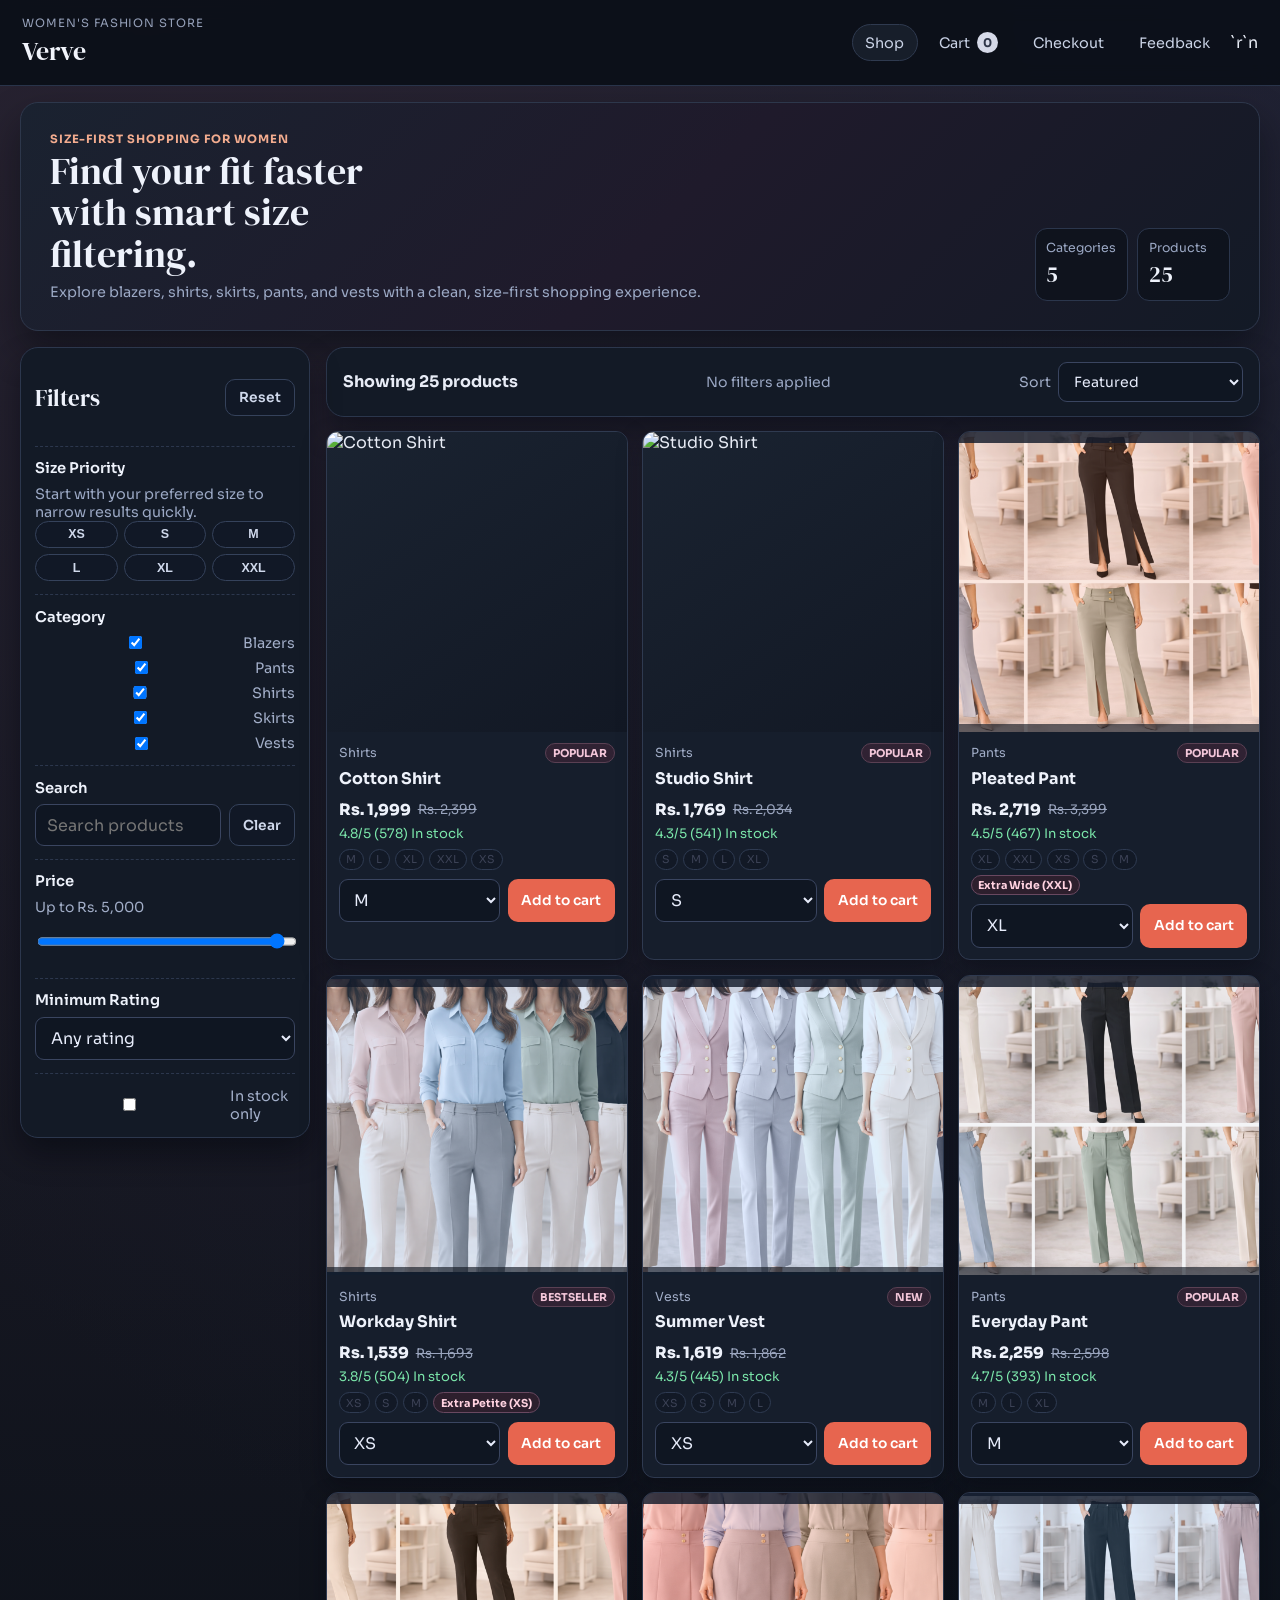
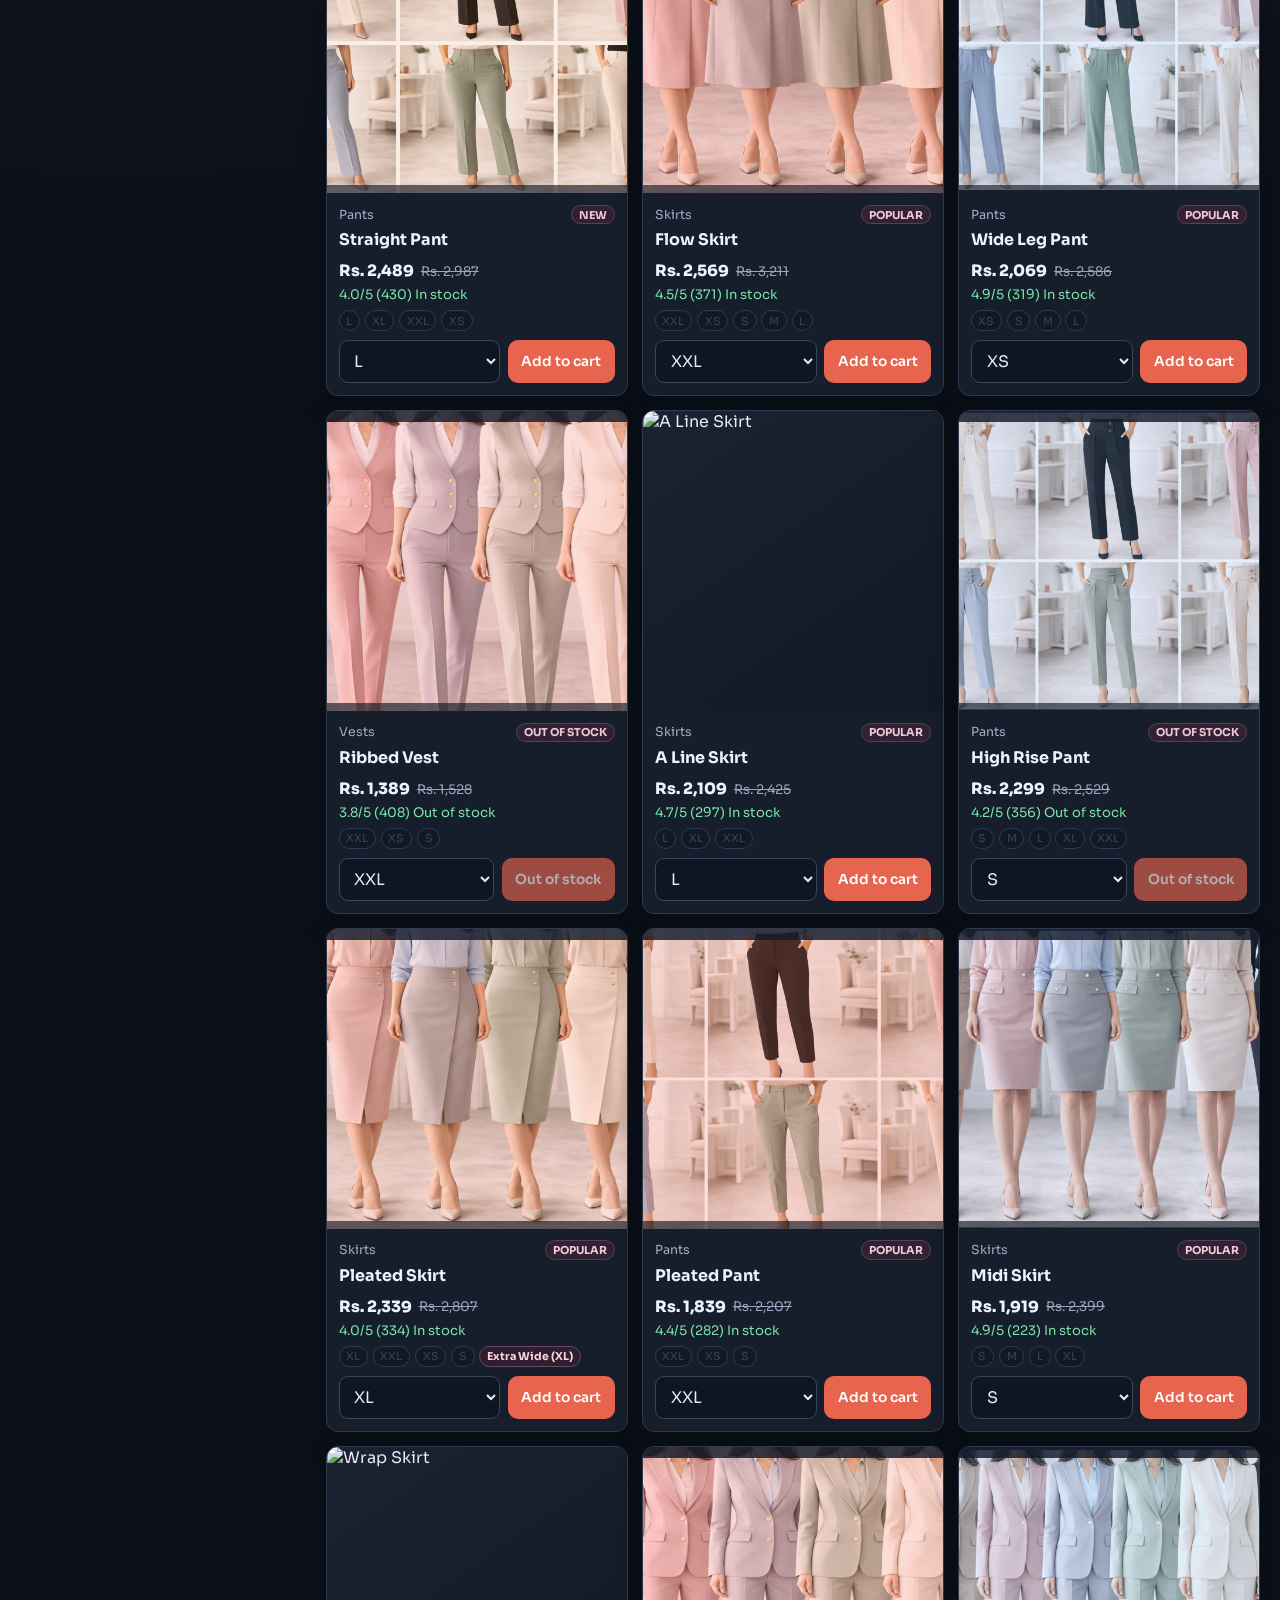
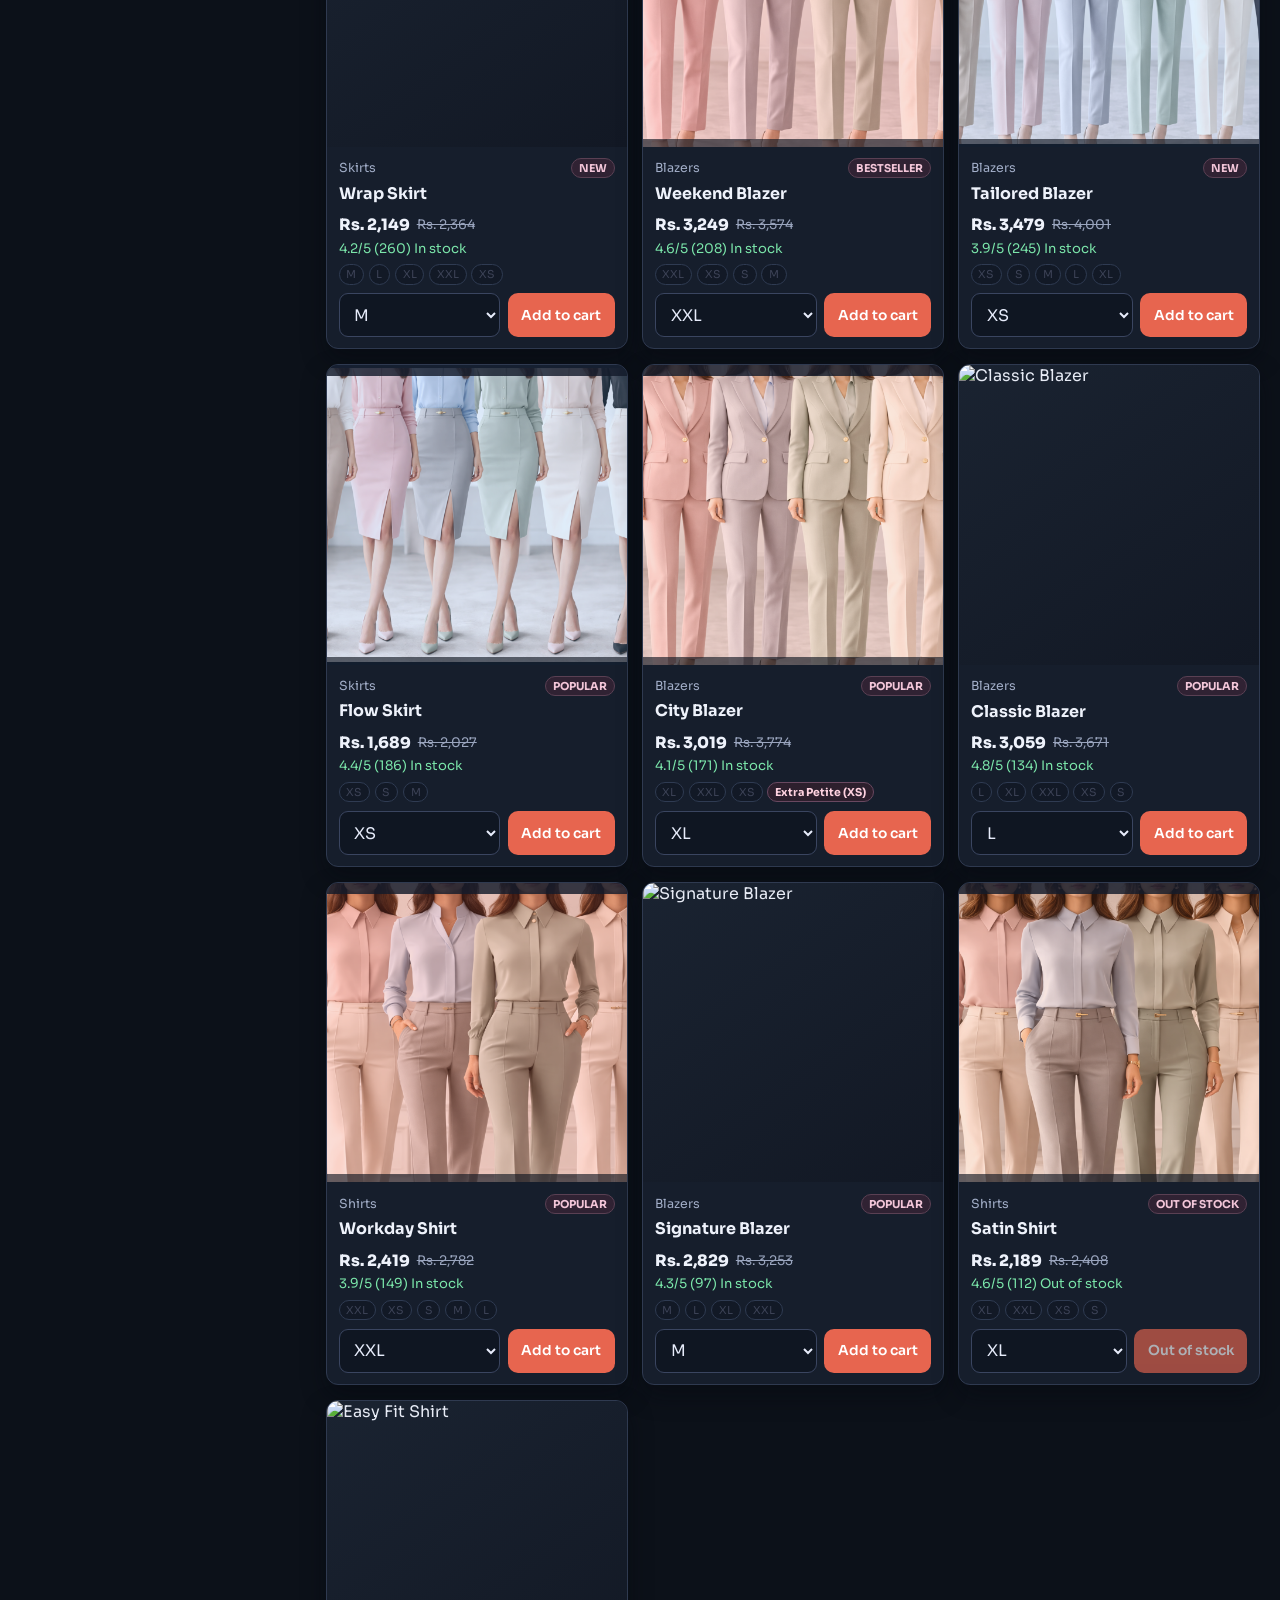
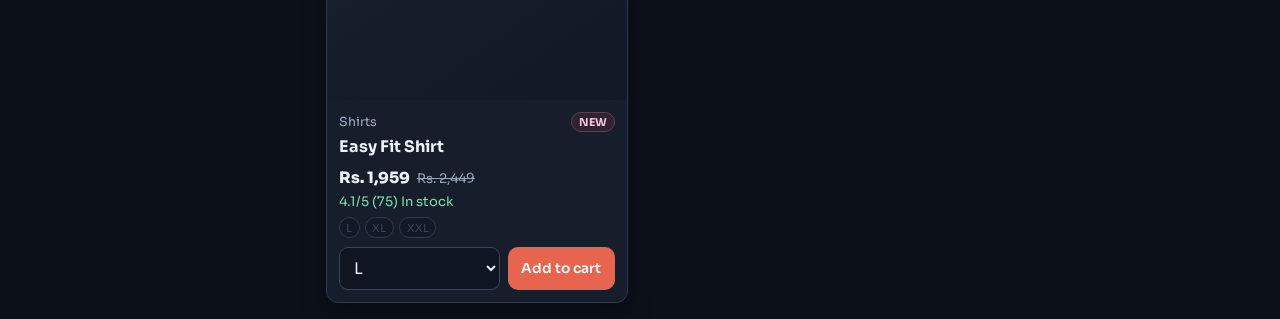
==== commit cb4a659c: "Update index.html" ====
--- a/index.html
+++ b/index.html
@@ -1,151 +1,152 @@
-﻿<!DOCTYPE html>
-<html lang="en">
-<head>
-  <meta charset="UTF-8" />
-  <meta name="viewport" content="width=device-width, initial-scale=1.0" />
-  <title>HerStyle | Women Apparel Store</title>
-  <link rel="preconnect" href="https://fonts.googleapis.com" />
-  <link rel="preconnect" href="https://fonts.gstatic.com" crossorigin />
-  <link href="https://fonts.googleapis.com/css2?family=Sora:wght@400;500;600;700;800&family=DM+Serif+Display:ital@0;1&display=swap" rel="stylesheet" />
-  <link rel="stylesheet" href="styles.css" />
-</head>
-<body>
-  <header class="site-header">
-    <a class="brand" href="index.html">
-      <span class="brand-kicker">Women's Fashion Store</span>
-      <span class="brand-name">HerStyle</span>
-    </a>
-
-    <nav class="main-nav">
-      <a class="nav-link active" href="index.html">Shop</a>
-      <a class="nav-link" href="cart.html">Cart <span class="cart-count" data-cart-count>0</span></a>
-      <a class="nav-link" href="checkout.html">Checkout</a>
-          <a class="nav-link" href="feedback.html">Feedback</a>`r`n    </nav>
-  </header>
-
-  <main>
-    <section class="hero">
-      <div>
-        <p class="hero-tag">Size-first shopping for women</p>
-        <h1>Find your fit faster with smart size filtering.</h1>
-        <p class="hero-sub">Explore blazers, shirts, skirts, pants, and vests with a clean, size-first shopping experience.</p>
-      </div>
-      <div class="hero-stats">
-        <div>
-          <p>Categories</p>
-          <h2>5</h2>
-        </div>
-        <div>
-          <p>Products</p>
-          <h2 id="heroProductCount">0</h2>
-        </div>
-      </div>
-    </section>
-
-    <section class="page-shell">
-      <aside class="panel filters-panel">
-        <div class="panel-head">
-          <h2>Filters</h2>
-          <button id="clearAll" class="ghost-btn" type="button">Reset</button>
-        </div>
-
-        <div class="filter-block">
-          <h3>Size Priority</h3>
-          <p class="hint">Start with your preferred size to narrow results quickly.</p>
-          <div id="sizeFilters" class="chip-grid"></div>
-        </div>
-
-        <div class="filter-block">
-          <h3>Category</h3>
-          <div id="categoryFilters" class="checkbox-list"></div>
-        </div>
-
-        <div class="filter-block">
-          <h3>Search</h3>
-          <div class="search-wrap">
-            <input id="searchInput" type="search" placeholder="Search products" />
-            <button id="clearSearch" class="ghost-btn" type="button">Clear</button>
-          </div>
-        </div>
-
-        <div class="filter-block">
-          <h3>Price</h3>
-          <label class="range-label" for="priceRange">Up to <span id="priceValue"></span></label>
-          <input id="priceRange" type="range" min="500" max="5000" step="100" value="5000" />
-        </div>
-
-        <div class="filter-block">
-          <h3>Minimum Rating</h3>
-          <select id="ratingFilter">
-            <option value="0">Any rating</option>
-            <option value="4.5">4.5+</option>
-            <option value="4">4.0+</option>
-            <option value="3.5">3.5+</option>
-            <option value="3">3.0+</option>
-          </select>
-        </div>
-
-        <div class="filter-block">
-          <label class="inline-check">
-            <input id="inStockOnly" type="checkbox" />
-            <span>In stock only</span>
-          </label>
-        </div>
-      </aside>
-
-      <section class="results-panel">
-        <div class="panel controls-bar">
-          <p id="resultCount" class="result-count"></p>
-          <p id="activeFilterCount" class="active-filter-count"></p>
-          <label class="sort-row" for="sortBy">
-            Sort
-            <select id="sortBy">
-              <option value="featured">Featured</option>
-              <option value="priceAsc">Price: Low to High</option>
-              <option value="priceDesc">Price: High to Low</option>
-              <option value="ratingDesc">Rating</option>
-              <option value="newest">Newest</option>
-            </select>
-          </label>
-        </div>
-
-        <div id="productGrid" class="product-grid"></div>
-      </section>
-    </section>
-  </main>
-
-  <div id="toast" class="toast" hidden></div>
-
-  <template id="productCardTemplate">
-    <article class="product-card reveal">
-      <a class="image-link" data-detail-link>
-        <img alt="" loading="lazy" />
-      </a>
-      <div class="card-body">
-        <p class="meta-row">
-          <span class="category"></span>
-          <span class="badge"></span>
-        </p>
-        <a class="product-title" data-detail-link></a>
-        <p class="price-row">
-          <span class="price"></span>
-          <span class="old-price"></span>
-        </p>
-        <p class="rating"></p>
-        <div class="sizes"></div>
-        <div class="card-controls">
-          <select class="quick-size" aria-label="Quick size"></select>
-          <button type="button" class="primary-btn add-btn">Add to cart</button>
-        </div>
-      </div>
-    </article>
-  </template>
-
-  <script src="store-data.js"></script>
-  <script src="store-cart.js"></script>
-  <script src="app.js"></script>
-</body>
+﻿<!DOCTYPE html>
+<html lang="en">
+<head>
+  <meta charset="UTF-8" />
+  <meta name="viewport" content="width=device-width, initial-scale=1.0" />
+  <title>HerStyle | Women Apparel Store</title>
+  <link rel="preconnect" href="https://fonts.googleapis.com" />
+  <link rel="preconnect" href="https://fonts.gstatic.com" crossorigin />
+  <link href="https://fonts.googleapis.com/css2?family=Sora:wght@400;500;600;700;800&family=DM+Serif+Display:ital@0;1&display=swap" rel="stylesheet" />
+  <link rel="stylesheet" href="styles.css" />
+</head>
+<body>
+  <header class="site-header">
+    <a class="brand" href="index.html">
+      <span class="brand-kicker">Women's Fashion Store</span>
+      <span class="brand-name">Verve</span>
+    </a>
+
+    <nav class="main-nav">
+      <a class="nav-link active" href="index.html">Shop</a>
+      <a class="nav-link" href="cart.html">Cart <span class="cart-count" data-cart-count>0</span></a>
+      <a class="nav-link" href="checkout.html">Checkout</a>
+          <a class="nav-link" href="feedback.html">Feedback</a>`r`n    </nav>
+  </header>
+
+  <main>
+    <section class="hero">
+      <div>
+        <p class="hero-tag">Size-first shopping for women</p>
+        <h1>Find your fit faster with smart size filtering.</h1>
+        <p class="hero-sub">Explore blazers, shirts, skirts, pants, and vests with a clean, size-first shopping experience.</p>
+      </div>
+      <div class="hero-stats">
+        <div>
+          <p>Categories</p>
+          <h2>5</h2>
+        </div>
+        <div>
+          <p>Products</p>
+          <h2 id="heroProductCount">0</h2>
+        </div>
+      </div>
+    </section>
+
+    <section class="page-shell">
+      <aside class="panel filters-panel">
+        <div class="panel-head">
+          <h2>Filters</h2>
+          <button id="clearAll" class="ghost-btn" type="button">Reset</button>
+        </div>
+
+        <div class="filter-block">
+          <h3>Size Priority</h3>
+          <p class="hint">Start with your preferred size to narrow results quickly.</p>
+          <div id="sizeFilters" class="chip-grid"></div>
+        </div>
+
+        <div class="filter-block">
+          <h3>Category</h3>
+          <div id="categoryFilters" class="checkbox-list"></div>
+        </div>
+
+        <div class="filter-block">
+          <h3>Search</h3>
+          <div class="search-wrap">
+            <input id="searchInput" type="search" placeholder="Search products" />
+            <button id="clearSearch" class="ghost-btn" type="button">Clear</button>
+          </div>
+        </div>
+
+        <div class="filter-block">
+          <h3>Price</h3>
+          <label class="range-label" for="priceRange">Up to <span id="priceValue"></span></label>
+          <input id="priceRange" type="range" min="500" max="5000" step="100" value="5000" />
+        </div>
+
+        <div class="filter-block">
+          <h3>Minimum Rating</h3>
+          <select id="ratingFilter">
+            <option value="0">Any rating</option>
+            <option value="4.5">4.5+</option>
+            <option value="4">4.0+</option>
+            <option value="3.5">3.5+</option>
+            <option value="3">3.0+</option>
+          </select>
+        </div>
+
+        <div class="filter-block">
+          <label class="inline-check">
+            <input id="inStockOnly" type="checkbox" />
+            <span>In stock only</span>
+          </label>
+        </div>
+      </aside>
+
+      <section class="results-panel">
+        <div class="panel controls-bar">
+          <p id="resultCount" class="result-count"></p>
+          <p id="activeFilterCount" class="active-filter-count"></p>
+          <label class="sort-row" for="sortBy">
+            Sort
+            <select id="sortBy">
+              <option value="featured">Featured</option>
+              <option value="priceAsc">Price: Low to High</option>
+              <option value="priceDesc">Price: High to Low</option>
+              <option value="ratingDesc">Rating</option>
+              <option value="newest">Newest</option>
+            </select>
+          </label>
+        </div>
+
+        <div id="productGrid" class="product-grid"></div>
+      </section>
+    </section>
+  </main>
+
+  <div id="toast" class="toast" hidden></div>
+
+  <template id="productCardTemplate">
+    <article class="product-card reveal">
+      <a class="image-link" data-detail-link>
+        <img alt="" loading="lazy" />
+      </a>
+      <div class="card-body">
+        <p class="meta-row">
+          <span class="category"></span>
+          <span class="badge"></span>
+        </p>
+        <a class="product-title" data-detail-link></a>
+        <p class="price-row">
+          <span class="price"></span>
+          <span class="old-price"></span>
+        </p>
+        <p class="rating"></p>
+        <div class="sizes"></div>
+        <div class="card-controls">
+          <select class="quick-size" aria-label="Quick size"></select>
+          <button type="button" class="primary-btn add-btn">Add to cart</button>
+        </div>
+      </div>
+    </article>
+  </template>
+
+  <script src="store-data.js"></script>
+  <script src="store-cart.js"></script>
+  <script src="app.js"></script>
+</body>
 </html>
 
 
 
+
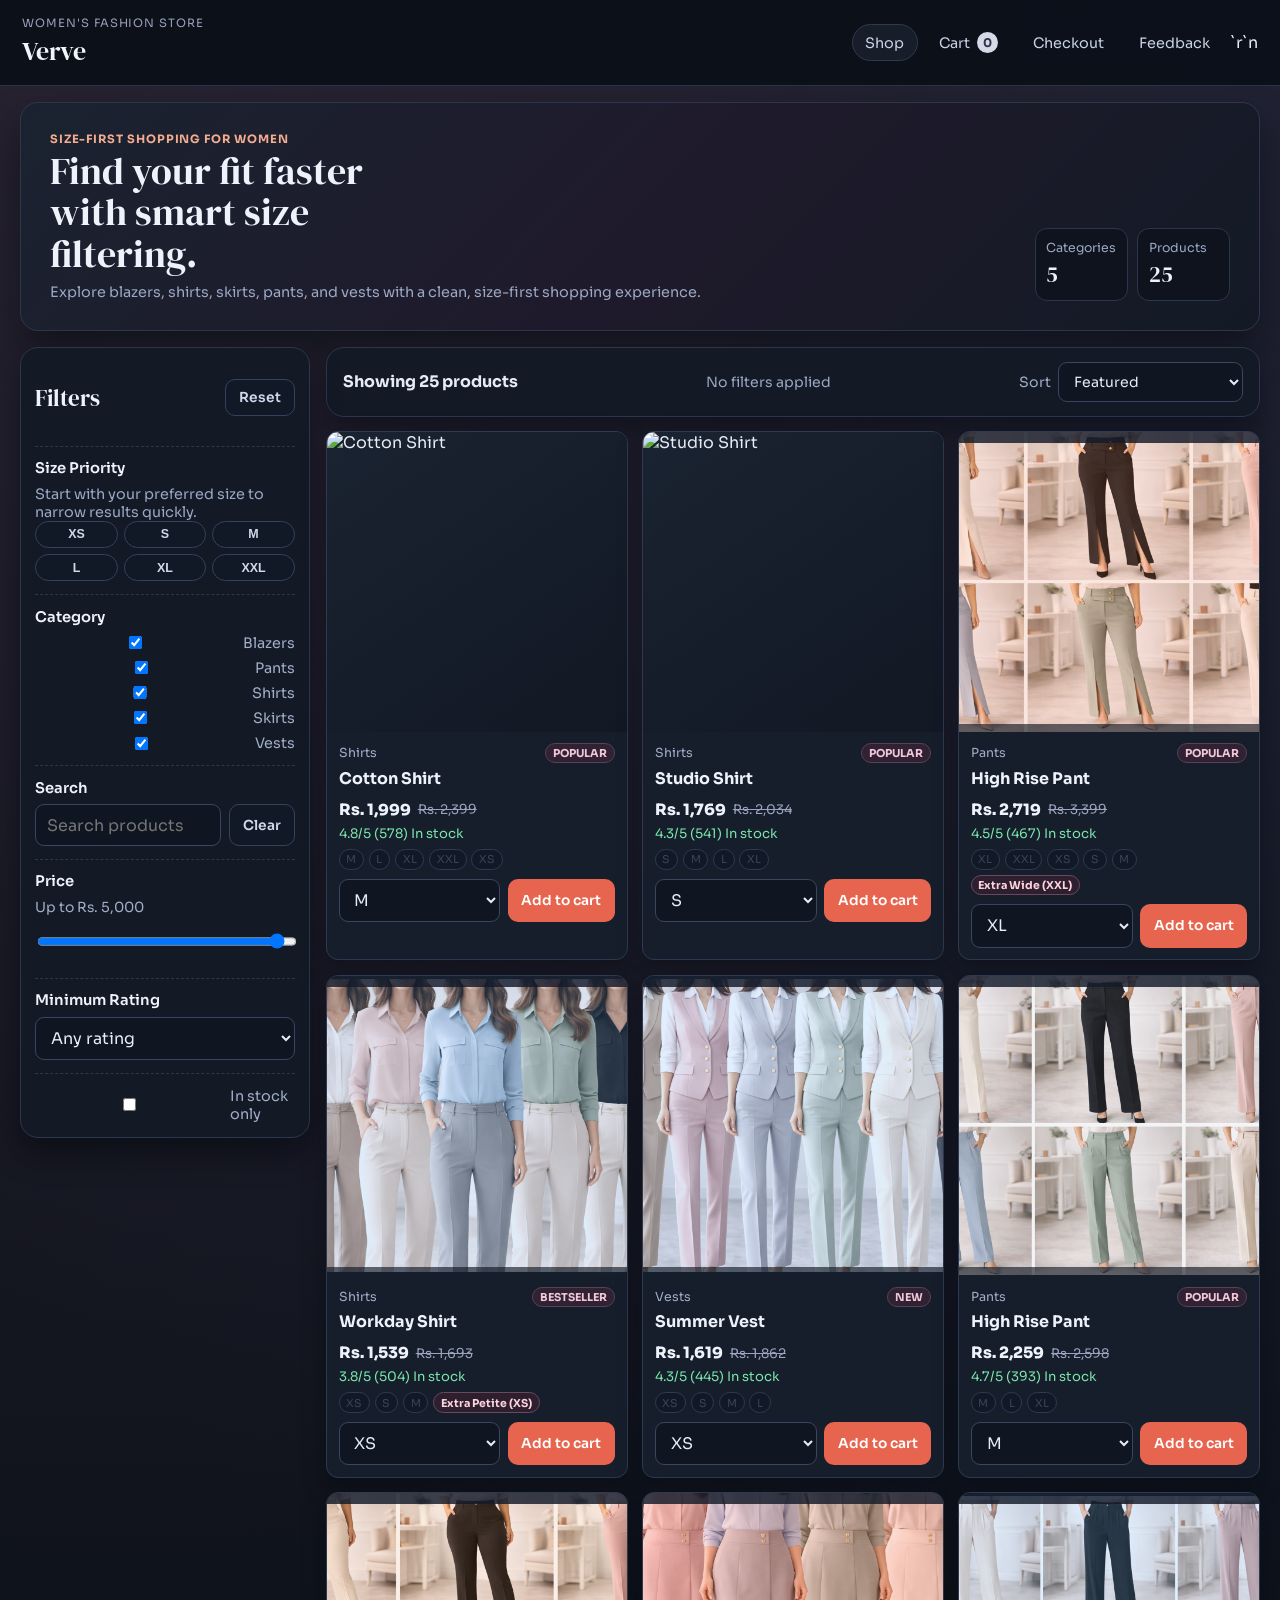
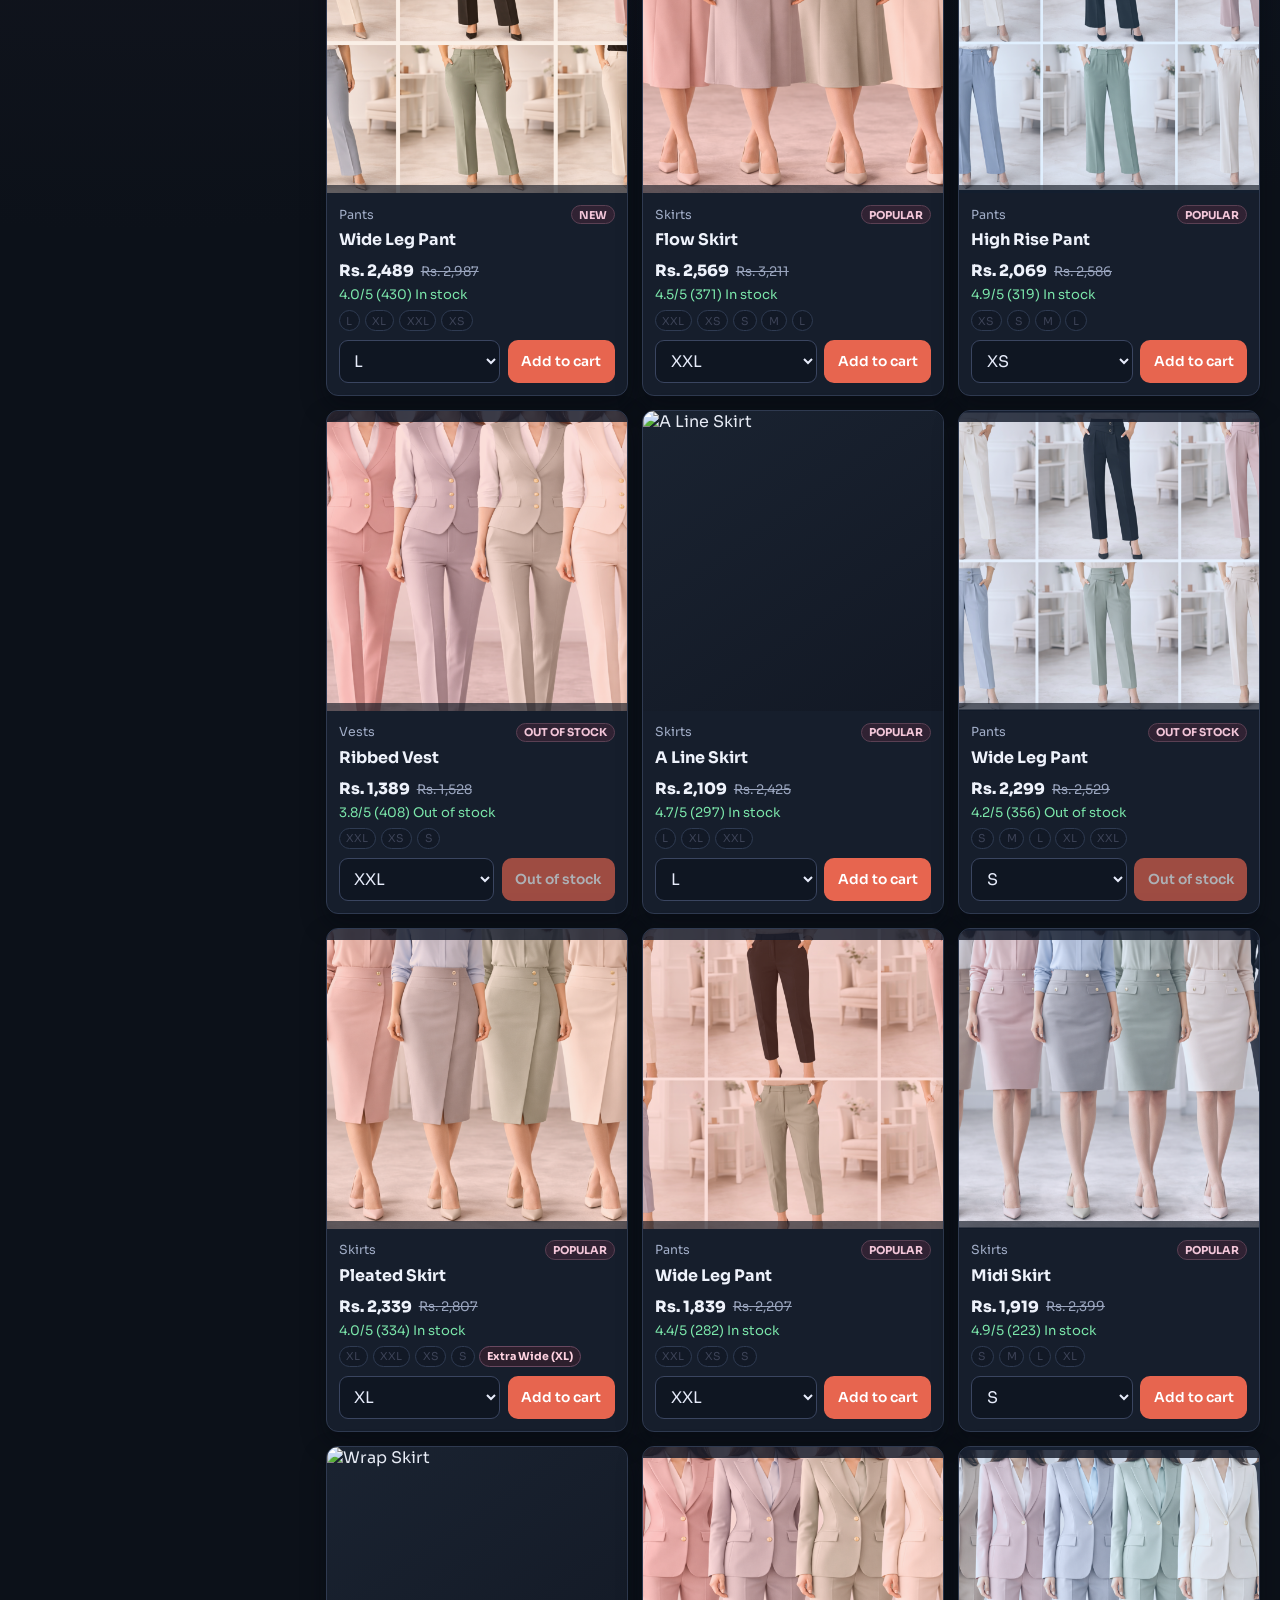
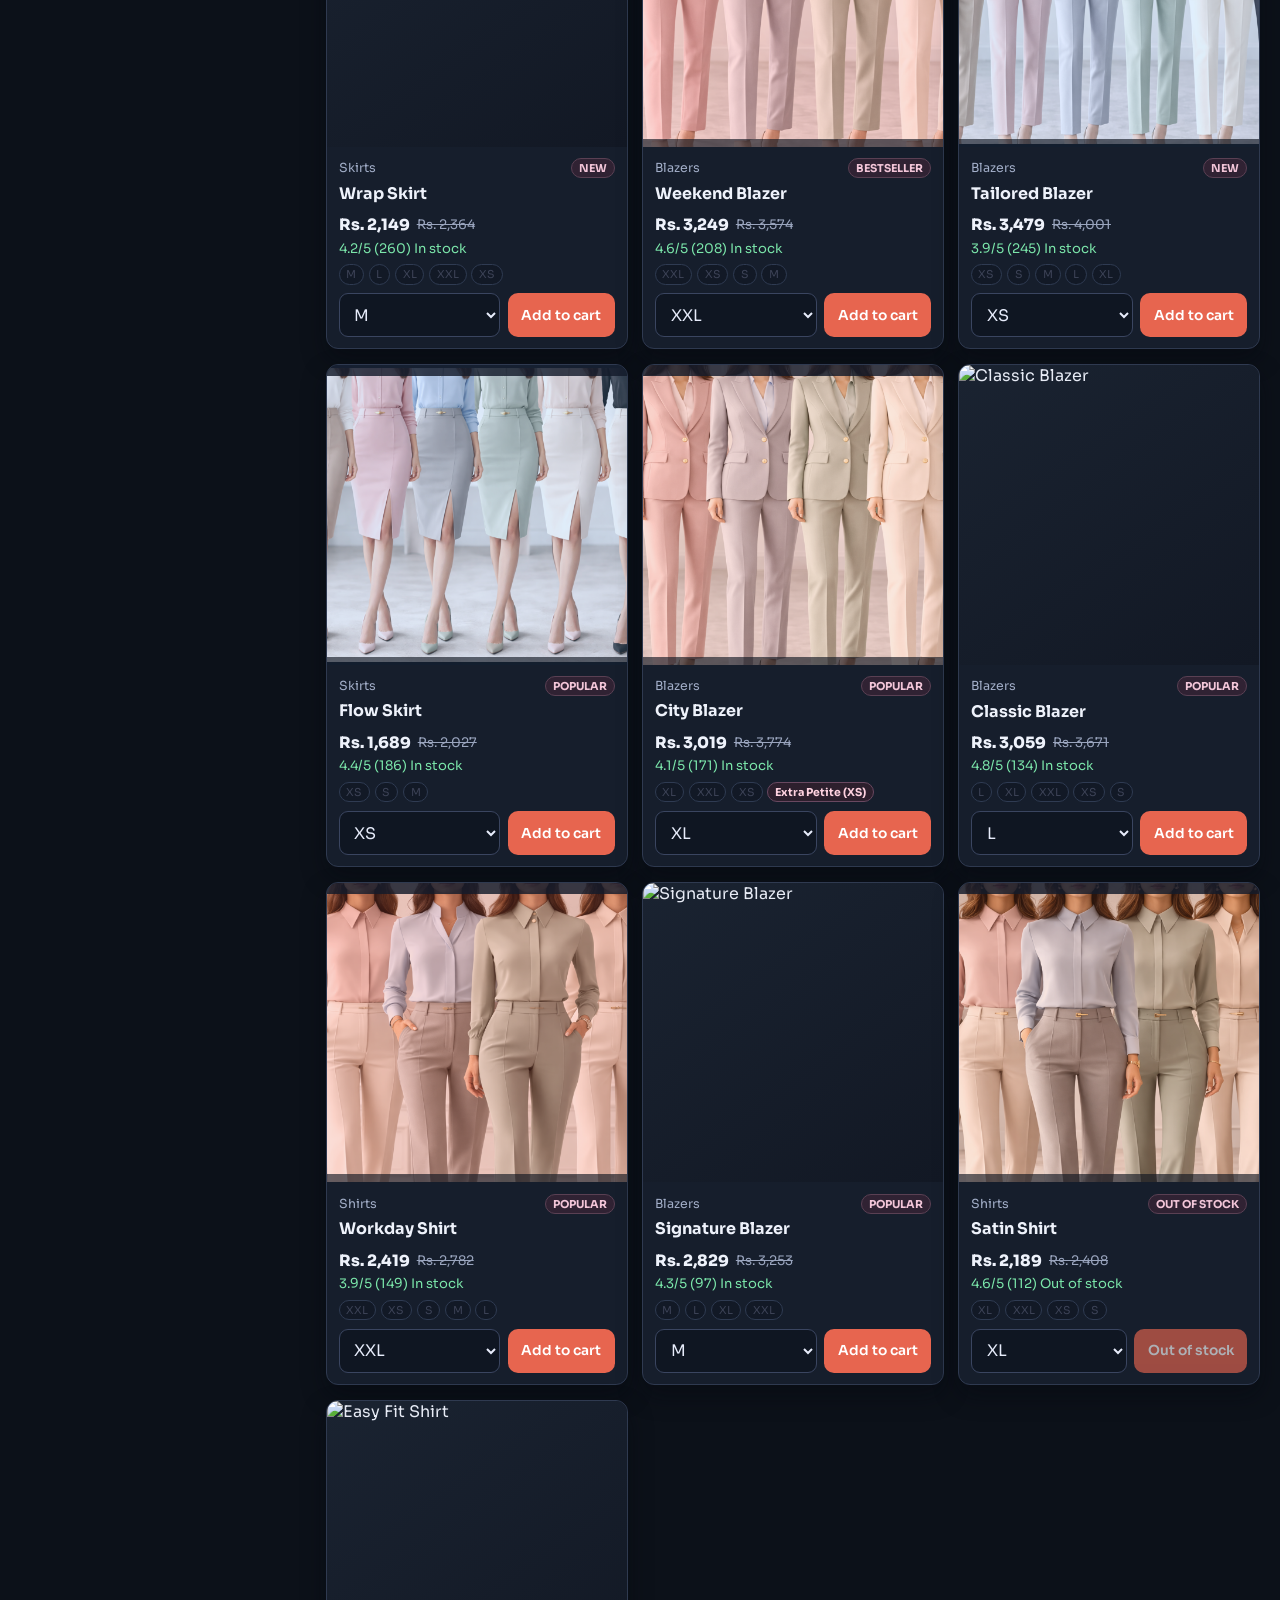
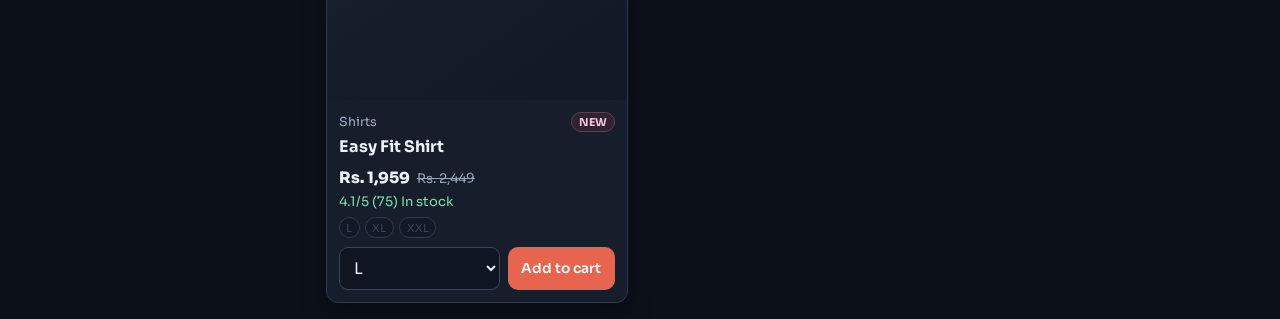
==== commit 03514045: "Update index.html" ====
--- a/index.html
+++ b/index.html
@@ -3,7 +3,7 @@
 <head>
   <meta charset="UTF-8" />
   <meta name="viewport" content="width=device-width, initial-scale=1.0" />
-  <title>HerStyle | Women Apparel Store</title>
+  <title>Verve| Women Apparel Store</title>
   <link rel="preconnect" href="https://fonts.googleapis.com" />
   <link rel="preconnect" href="https://fonts.gstatic.com" crossorigin />
   <link href="https://fonts.googleapis.com/css2?family=Sora:wght@400;500;600;700;800&family=DM+Serif+Display:ital@0;1&display=swap" rel="stylesheet" />
@@ -150,3 +150,4 @@
 
 
 
+
